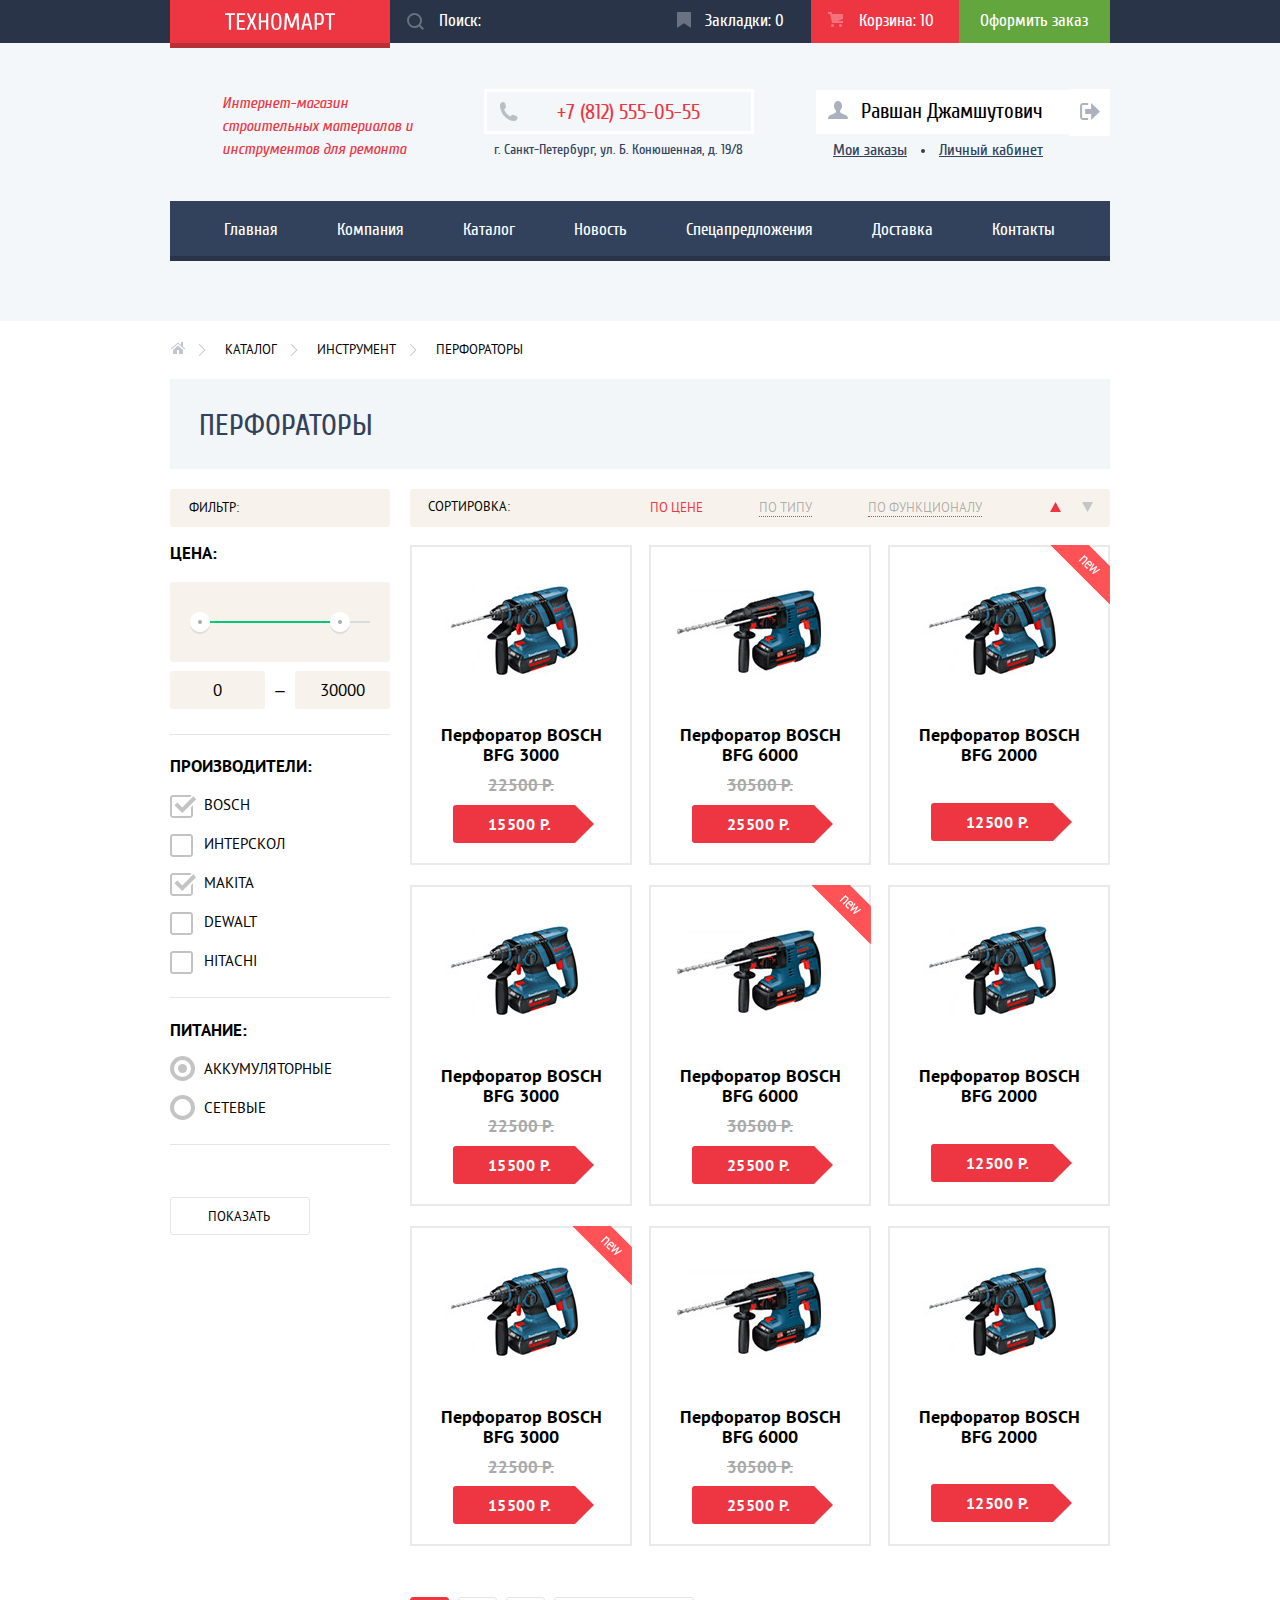
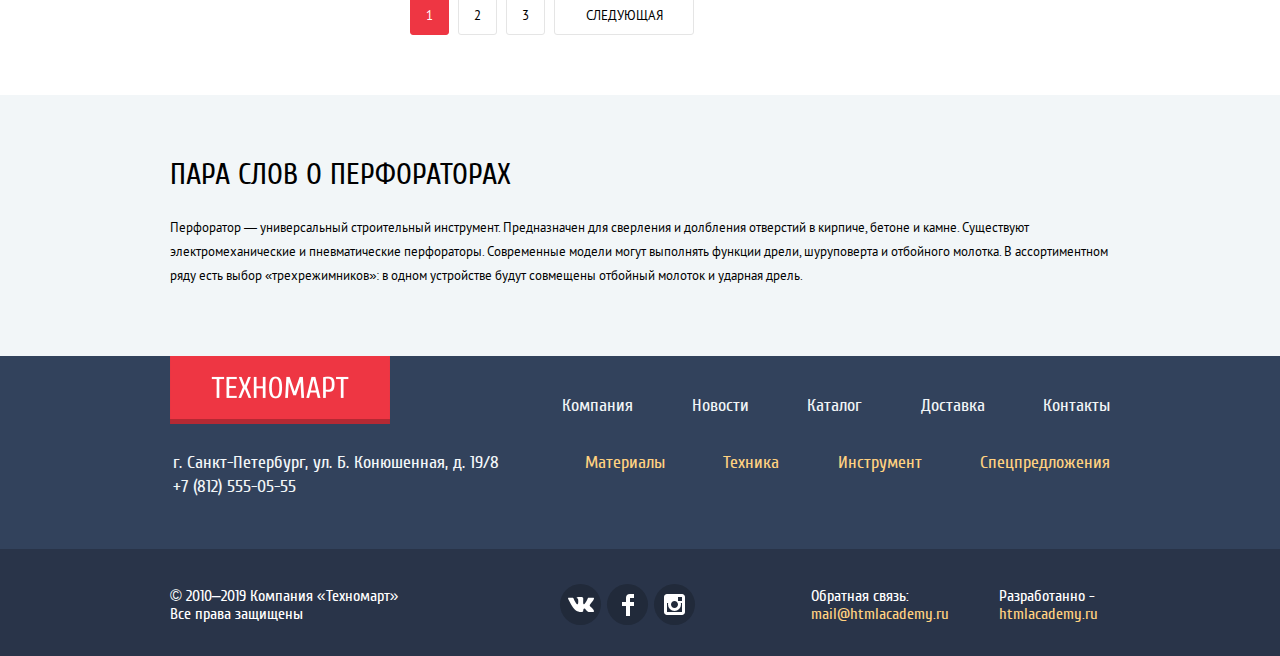
==== catalog.html @ cc700843 "бьютифаер html" ====
<!DOCTYPE html>
<html lang="en">
<head>
    <meta charset="UTF-8">
    <title>Каталог Техномарта</title>
    <link rel="stylesheet" href="css/normalize.css">
    <link rel="stylesheet" href="css/style.css">
</head>
<body>
<svg style="display:none">
    <symbol id="icon-search" viewBox="0 0 17 17">
        <path d="M17 15.586l-3.542-3.542A7.465 7.465 0 0 0 15 7.5 7.5 7.5 0 1 0 7.5 15c1.71 0 3.282-.579 4.544-1.542L15.586 17 17 15.586zM2 7.5C2 4.467 4.467 2 7.5 2 10.532 2 13 4.467 13 7.5c0 3.032-2.468 5.5-5.5 5.5A5.506 5.506 0 0 1 2 7.5z"/>
    </symbol>
    <symbol id="icon-mark" viewBox="0 0 14 16">
        <path d="M14 15c0 .55-.368.741-.818.426l-5.363-3.765c-.45-.315-1.187-.315-1.637 0L.818 15.426C.368 15.741 0 15.55 0 15V1c0-.55.45-1 1-1h12c.55 0 1 .45 1 1v14z"/>
    </symbol>
    <symbol id="icon-basket" viewBox="0 0 15 15">
        <circle cx="4.5" cy="13.5" r="1.5"/>
        <circle cx="12.5" cy="13.5" r="1.5"/>
        <path d="M15 2H4.07l-.422-2H0v2h2.031l1.985 9H15V9H9.441L15 6.951z"/>
    </symbol>
    <symbol id="icon-phone" viewBox="0 0 19 19">
        <path d="M15.572 18.985h-.941c-4.129-.488-7.157-2.408-9.359-4.864C3.062 11.66 1.318 8.492.978 4.228V3.084c.078-.774.459-1.304.898-1.757C2.425.766 3.25.044 4.002.019c.554-.018 1.5.38 1.879.899.329.446.504 1.339.656 2.003.154.671.505 1.643.408 2.289-.148 1.007-1.487 1.434-1.879 2.166 1.307 3.135 3.443 5.439 6.293 7.031.715-.392 1.346-1.572 2.332-1.595.359-.009.818.178 1.184.286.402.121.75.275 1.104.408.596.224 1.648.521 2.004 1.021.365.513.57 1.356.49 1.879-.164 1.041-1.879 2.197-2.901 2.579z"/>
    </symbol>
    <symbol id="icon-enter" viewBox="0 0 20 17">
        <path d="M14.875 8.5L6 0v6H0v5h6v6z"/>
        <path d="M16.986 15.01h-5.027V17h5.027c2.178 0 3.004-1.81 3.029-3.026V3.028C19.99 1.811 19.164 0 16.986 0h-5.027v1.99h5.027c.839 0 .992.681 1.01 1.057v10.904c-.017.376-.171 1.059-1.01 1.059z"/>
    </symbol>
    <symbol id="icon-user" viewBox="0 0 20 18">
        <path d="M17.881 14.166c-2.144-.735-4.256-1.666-5.207-2.39-.657-.501-.77-1.618-.517-2.415 1.118-.903 1.864-2.477 1.864-4.278C14.021 2.276 12.221 0 10 0S5.979 2.276 5.979 5.083c0 1.801.746 3.374 1.863 4.277.253.798.141 1.915-.517 2.416-.95.724-3.063 1.654-5.207 2.39S0 18 0 18h20s.025-3.099-2.119-3.834z"/>
    </symbol>
    <symbol id="vk" viewBox="0 0 26 15">
        <path d="M16.138 11.51c.956-.309 2.18 2.04 3.483 2.939.978.681 1.727.534 1.727.534l3.473-.05s1.815-.112.957-1.554c-.071-.12-.503-1.069-2.585-3.022-2.177-2.043-1.882-1.712.739-5.244 1.597-2.153 2.236-3.468 2.036-4.028-.192-.539-1.365-.399-1.365-.399L20.69.713c-.381.001-.704.119-.851.515-.003.004-.621 1.666-1.445 3.079-1.741 2.989-2.436 3.148-2.724 2.961-.661-.433-.494-1.737-.494-2.664 0-2.897.432-4.105-.846-4.417-.427-.104-.739-.172-1.828-.182-1.392-.021-2.574 0-3.244.329-.445.223-.786.712-.579.74.26.035.843.16 1.155.586.401.552.389 1.789.389 1.789s.229 3.411-.54 3.834c-.528.29-1.25-.302-2.803-3.016-.793-1.388-1.392-2.922-1.392-2.922s-.116-.285-.326-.441c-.25-.185-.6-.244-.6-.244L.848.684S.29.7.085.946c-.182.218-.015.668-.015.668s2.909 6.881 6.203 10.347c3.02 3.182 6.452 2.971 6.452 2.971h1.555s.469-.054.709-.312c.224-.24.214-.691.214-.691s-.031-2.109.935-2.419z"/>
    </symbol>
    <symbol id="fb" viewBox="0 0 12 22">
        <path d="M12 4V0H8a4 4 0 0 0-4 4v4H0v4h4v10h4V12h4V8H8V4h4z"/>
    </symbol>
    <symbol id="instagram" viewBox="0 0 21 21">
        <path d="M18 0H3C1.35 0 0 1.35 0 3v15c0 1.65 1.35 3 3 3h15c1.65 0 3-1.35 3-3V3c0-1.65-1.35-3-3-3zm-7.5 7c1.93 0 3.5 1.57 3.5 3.5S12.43 14 10.5 14 7 12.43 7 10.5 8.57 7 10.5 7zM18 18H3V9h1.181A6.504 6.504 0 0 0 4 10.5a6.5 6.5 0 1 0 13 0 6.45 6.45 0 0 0-.181-1.5H18v9zm0-11h-4V3h4v4z"/>
    </symbol>
    <symbol id="home" viewBox="0 0 15 12">
        <g>
            <path d="M3 8v4h4V8h2v4h4V8L8 3.516z"/>
            <path d="M14.831 6.365L13 4.751V0h-2v2.987L8.332.635c-.02-.017-.043-.023-.064-.037a.465.465 0 0 0-.08-.047.551.551 0 0 0-.095-.024C8.062.521 8.032.515 8 .515c-.031 0-.061.006-.092.012a.46.46 0 0 0-.095.025c-.028.011-.053.029-.08.046-.021.014-.045.02-.064.037l-6.498 5.73a.501.501 0 0 0 .33.875.497.497 0 0 0 .331-.125L8 1.677l6.169 5.438a.501.501 0 0 0 .662-.75z"/>
        </g>
    </symbol>
    <symbol id="sort-arrow" viewBox="0 0 11 10">
        <path d="M5.5 10L0 0h11"/>
    </symbol>
    <symbol id="filter-range" viewBox="0 0 20 23">
        <path opacity=".3" fill="#ABABAB" d="M10 20C4.477 20 0 15.522 0 10v2c0 5.522 4.477 10 10 10 5.522 0 10-4.478 10-10v-2c0 5.522-4.478 10-10 10z"/>
        <circle fill="#FFF" cx="10" cy="10" r="10"/>
        <circle fill="#ABABAB" cx="10" cy="10" r="2"/>
    </symbol>
</svg>
<header class="header inner">
    <div class="top-header">
        <div class="container top-header-wrapper">
            <a href="index.html" class="logo header-logo"><img src="img/logo-text.svg" alt="Техномарт" class="logo-img" width="137" height="22"></a>
            <form action="https://echo.htmlacademy.ru" class="search-form" method="get">
                <label  for="search" class="visually-hidden">Поиск:</label>
                <input type="search" name="search" class="search" id="search" placeholder="Поиск:">
                <svg class="icon-search" width="17" height="17">
                    <use xlink:href="#icon-search"></use>
                </svg>
            </form>
            <a href="#" class="markers markers-null">Закладки: <span class="marker-count">0</span></a>
            <a href="#" class="basket basket-full">Корзина: <span class="basket-count">10</span></a>
            <a href="#" class="checkout">Оформить заказ</a>
        </div>
    </div>
    <div class="bottom-header">
        <div class="container">
            <div class="bottom-header-wrapper">
                <h1 class="main-title">Интернет-магазин строительных материалов и инструментов для ремонта</h1>
                <div class="header-contacts">
                    <a href="tel:+78125550555" class="phone header-phone">+7 (812) 555-05-55</a>
                    <p class="address header-address">г. Санкт-Петербург, ул. Б. Конюшенная, д. 19/8</p>
                </div>
                <div class="user-cabinet">
                    <div class="user-cabinet-wrapper">
                        <a href="#" class="user-name">Равшан Джамшутович</a>
                        <a href="#" class="user-out">
                            <span class="visually-hidden">Выйти из личного кабинета</span>
                        </a>
                    </div>
                    <ul class="user-menu-authorize">
                        <li class="user-menu-item">
                            <a href="#" class="user-menu-link user-menu-link-enter">Мои заказы</a>
                        </li>
                        <li class="user-menu-item">
                            <a href="#" class="user-menu-link user-menu-link-enter">Личный кабинет</a>
                        </li>
                    </ul>
                </div>
            </div>
            <nav class="main-navigation">
                <ul class="navigation-list">
                    <li class="navigation item">
                        <a href="index.html" class="navigation-link">Главная</a>
                    </li>
                    <li class="navigation-item">
                        <a href="#" class="navigation-link">Компания</a>
                    </li>
                    <li class="navigation-item">
                        <a class="navigation-link">Каталог</a>
                    </li>
                    <li class="navigation-item">
                        <a href="#" class="navigation-link">Новость</a>
                    </li>
                    <li class="navigation-item">
                        <a href="#" class="navigation-link">Спецапредложения</a>
                    </li>
                    <li class="navigation-item">
                        <a href="#" class="navigation-link">Доставка</a>
                    </li>
                    <li class="navigation-item">
                        <a href="#" class="navigation-link">Контакты</a>
                    </li>
                </ul>
            </nav>
        </div>
    </div>
</header>
<main>
    <div class="container">
        <h1 class="visually-hidden">Каталог товаров магазина Техномарт</h1>
        <ul class="breadcrumbs">
            <li class="bredcrumbs-item">
                <a href="index.html" class="breadcrumbs-link main">
                    <svg class="breadcrumb-home" width="15" height="12">
                        <use xlink:href="#home"></use>
                    </svg>
                    <span class="visually-hidden">На главную</span>
                </a>
            </li>
            <li class="bredcrumbs-item">
                <a href="#" class="breadcrumbs-link">Каталог</a>
            </li>
            <li class="bredcrumbs-item">
                <a href="#" class="breadcrumbs-link">Инструмент</a>
            </li>
            <li class="bredcrumbs-item">
                <a class="breadcrumbs-link">Перфораторы</a>
            </li>
        </ul>
        <h2 class="inner-title">Перфораторы</h2>
        <div class="content-wrapper">
            <section class="filter">
                <h2 class="filter-title">Фильтр:</h2>
                <form method="get" action="https://echo.htmlacademy.ru" class="filter-form">
                    <fieldset class="filter-range">
                        <legend>Цена:</legend>
                        <div class="range">
                            <div class="range-line">
                                <div class="range-value"></div>
                                <button type="button" class="range-button range-button-left"></button>
                                <button type="button" class="range-button range-button-right"></button>
                            </div>
                        </div>
                        <p class="range-price">
                            <span class="price price-min">0</span> ‒
                            <span class="price price-max">30000</span>
                        </p>
                    </fieldset>
                    <fieldset class="filter-choice checkbox-wrapper">
                        <legend>Производители:</legend>
                        <ul>
                            <li>
                                <input type="checkbox" class="visually-hidden filter-input filter-checkbox filter-checkbox" id="filter-bosch" name="bosch" checked>
                                <label for="filter-bosch" class="filter-label">Bosch</label>
                            </li>
                            <li>
                                <input type="checkbox" class="visually-hidden filter-input filter-checkbox filter-checkbox" id="filter-interskol" name="interskol">
                                <label for="filter-interskol" class="filter-label">Интерскол</label>
                            </li>
                            <li>
                                <input type="checkbox" class="visually-hidden filter-input filter-checkbox filter-checkbox" id="filter-makita" name="makita" checked>
                                <label for="filter-makita" class="filter-label">Makita</label>
                            </li>
                            <li>
                                <input type="checkbox" class="visually-hidden filter-input filter-checkbox filter-checkbox" id="filter-dewalt" name="dewalt">
                                <label for="filter-dewalt" class="filter-label">Dewalt</label>
                            </li>
                            <li>
                                <input type="checkbox" class="visually-hidden filter-input filter-checkbox filter-checkbox" id="filter-hitachi" name="hitachi">
                                <label for="filter-hitachi" class="filter-label">Hitachi</label>
                            </li>
                        </ul>
                    </fieldset>
                    <fieldset class="filter-choice radio-wrapper">
                        <legend>Питание:</legend>
                        <ul>
                            <li>
                                <input type="radio" class="visually-hidden filter-input filter-radio filter-radio" id="battery" name="power-supply"  value="Аккумуляторные" checked>
                                <label for="battery" class="filter-label">Аккумуляторные</label>
                            </li>
                            <li>
                                <input type="radio" class="visually-hidden filter-input filter-radio filter-radio" id="electricity" name="power-supply" value="Сетевые">
                                <label for="electricity" class="filter-label">Сетевые</label>
                            </li>
                        </ul>
                    </fieldset>
                    <button class="btn btn-white">Показать</button>
                </form>
            </section>
            <div class="right-column-wrapper">
                <section class="filter-sort">
                    <h2 class="filter-sort-title">Cортировка:</h2>
                    <ul class="sort-control">
                        <li>
                            <a href="#" class="sort-link sort-link-activate">По цене</a>
                        </li>
                        <li>
                            <a href="#" class="sort-link">По типу</a>
                        </li>
                        <li>
                            <a href="#" class="sort-link">По функционалу</a>
                        </li>
                        <li>
                            <a href="#" class="sort-button sort-button-up active">
                                <svg class="sort-arrow sort-arrow-up" width="11" height="10">
                                    <use xlink:href="#sort-arrow"></use>
                                </svg>
                                <span class="visually-hidden">По возрастанию</span>
                            </a>
                        </li>
                        <li>
                            <a href="#" class="sort-button sort-button-down">
                                <svg class="sort-arrow sort-arrow-down" width="11" height="10">
                                    <use xlink:href="#sort-arrow"></use>
                                </svg>
                                <span class="visually-hidden">По убыванию</span>
                            </a>
                        </li>
                    </ul>
                </section>
                <section class="catalog">
                    <h2 class="visually-hidden">Перфораторы на ваш выбор:</h2>
                    <ul class="catalog-list">
                        <li>
                            <article class="catalog-item">
                                <div class="catalog-img-wrapper">
                                    <img src="img/item-2.jpg" alt="Перфоратор BOSCH BFG 3000" class="catalog-item-img" width="218" height="170">
                                    <div class="catalog-link-buttons">
                                        <a href="#" class="catalog-link-btn catalog-link-buy">Купить</a>
                                        <a href="#" class="catalog-link-btn catalog-link-mark">В закладки</a>
                                    </div>
                                </div>
                                <h3 class="catalog-item-name">Перфоратор BOSCH BFG 3000</h3>
                                <span class="old-price">22500 Р.</span>
                                <a href="#" class="btn btn-price">15500 Р.</a>
                            </article>
                        </li>
                        <li>
                            <article class="catalog-item">
                                <div class="catalog-img-wrapper">
                                    <img src="img/item-3.jpg" alt="Перфоратор BOSCH BFG 6000" class="catalog-item-img" width="218" height="170">
                                    <div class="catalog-link-buttons">
                                        <a href="#" class="catalog-link-btn catalog-link-buy">Купить</a>
                                        <a href="#" class="catalog-link-btn catalog-link-mark">В закладки</a>
                                    </div>
                                </div>
                                <h3 class="catalog-item-name">Перфоратор BOSCH BFG 6000</h3>
                                <span class="old-price">30500 Р.</span>
                                <a href="#" class="btn btn-price">25500 Р.</a>
                            </article>
                        </li>
                        <li>
                            <article class="catalog-item new">
                                <div class="catalog-img-wrapper">
                                    <img src="img/item-4.jpg" alt="Перфоратор BOSCH BFG 2000" class="catalog-item-img" width="218" height="170">
                                    <div class="catalog-link-buttons">
                                        <a href="#" class="catalog-link-btn catalog-link-buy">Купить</a>
                                        <a href="#" class="catalog-link-btn catalog-link-mark">В закладки</a>
                                    </div>
                                </div>
                                <h3 class="catalog-item-name">Перфоратор BOSCH BFG 2000</h3>
                                <span class="old-price"></span>
                                <a href="#" class="btn btn-price">12500 Р.</a>
                            </article>
                        </li>
                        <li>
                            <article class="catalog-item">
                                <div class="catalog-img-wrapper">
                                    <img src="img/item-2.jpg" alt="Перфоратор BOSCH BFG 3000" class="catalog-item-img" width="218" height="170">
                                    <div class="catalog-link-buttons">
                                        <a href="#" class="catalog-link-btn catalog-link-buy">Купить</a>
                                        <a href="#" class="catalog-link-btn catalog-link-mark">В закладки</a>
                                    </div>
                                </div>
                                <h3 class="catalog-item-name">Перфоратор BOSCH BFG 3000</h3>
                                <span class="old-price">22500 Р.</span>
                                <a href="#" class="btn btn-price">15500 Р.</a>
                            </article>
                        </li>
                        <li>
                            <article class="catalog-item new">
                                <div class="catalog-img-wrapper">
                                    <img src="img/item-3.jpg" alt="Перфоратор BOSCH BFG 6000" class="catalog-item-img" width="218" height="170">
                                    <div class="catalog-link-buttons">
                                        <a href="#" class="catalog-link-btn catalog-link-buy">Купить</a>
                                        <a href="#" class="catalog-link-btn catalog-link-mark">В закладки</a>
                                    </div>
                                </div>
                                <h3 class="catalog-item-name">Перфоратор BOSCH BFG 6000</h3>
                                <span class="old-price">30500 Р.</span>
                                <a href="#" class="btn btn-price">25500 Р.</a>
                            </article>
                        </li>
                        <li>
                            <article class="catalog-item">
                                <div class="catalog-img-wrapper">
                                    <img src="img/item-4.jpg" alt="Перфоратор BOSCH BFG 2000" class="catalog-item-img" width="218" height="170">
                                    <div class="catalog-link-buttons">
                                        <a href="#" class="catalog-link-btn catalog-link-buy">Купить</a>
                                        <a href="#" class="catalog-link-btn catalog-link-mark">В закладки</a>
                                    </div>
                                </div>
                                <h3 class="catalog-item-name">Перфоратор BOSCH BFG 2000</h3>
                                <span class="old-price"></span>
                                <a href="#" class="btn btn-price">12500 Р.</a>
                            </article>
                        </li>
                        <li>
                            <article class="catalog-item new">
                                <div class="catalog-img-wrapper">
                                    <img src="img/item-2.jpg" alt="Перфоратор BOSCH BFG 3000" class="catalog-item-img" width="218" height="170">
                                    <div class="catalog-link-buttons">
                                        <a href="#" class="catalog-link-btn catalog-link-buy">Купить</a>
                                        <a href="#" class="catalog-link-btn catalog-link-mark">В закладки</a>
                                    </div>
                                </div>
                                <h3 class="catalog-item-name">Перфоратор BOSCH BFG 3000</h3>
                                <span class="old-price">22500 Р.</span>
                                <a href="#" class="btn btn-price">15500 Р.</a>
                            </article>
                        </li>
                        <li>
                            <article class="catalog-item">
                                <div class="catalog-img-wrapper">
                                    <img src="img/item-3.jpg" alt="Перфоратор BOSCH BFG 6000" class="catalog-item-img" width="218" height="170">
                                    <div class="catalog-link-buttons">
                                        <a href="#" class="catalog-link-btn catalog-link-buy">Купить</a>
                                        <a href="#" class="catalog-link-btn catalog-link-mark">В закладки</a>
                                    </div>
                                </div>
                                <h3 class="catalog-item-name">Перфоратор BOSCH BFG 6000</h3>
                                <span class="old-price">30500 Р.</span>
                                <a href="#" class="btn btn-price">25500 Р.</a>
                            </article>
                        </li>
                        <li>
                            <article class="catalog-item">
                                <div class="catalog-img-wrapper">
                                    <img src="img/item-4.jpg" alt="Перфоратор BOSCH BFG 2000" class="catalog-item-img" width="218" height="170">
                                    <div class="catalog-link-buttons">
                                        <a href="#" class="catalog-link-btn catalog-link-buy">Купить</a>
                                        <a href="#" class="catalog-link-btn catalog-link-mark">В закладки</a>
                                    </div>
                                </div>
                                <h3 class="catalog-item-name">Перфоратор BOSCH BFG 2000</h3>
                                <span class="old-price"></span>
                                <a href="#" class="btn btn-price">12500 Р.</a>
                            </article>
                        </li>
                    </ul>
                </section>
                <ul class="pagination">
                    <li class="pagination-item">
                        <a href="#" class="pagination-link current">1</a>
                    </li>
                    <li class="pagination-item">
                        <a href="#" class="pagination-link">2</a>
                    </li>
                    <li class="pagination-item">
                        <a href="#" class="pagination-link">3</a>
                    </li>
                    <li class="pagination-item">
                        <a href="#" class="pagination-button next">Следующая</a>
                    </li>
                </ul>
            </div>
        </div>
    </div>
    <section class="seo-block">
        <div class="container">
            <h2 class="title">Пара слов о перфораторах</h2>
            <p class="description">Перфоратор — универсальный строительный инструмент. Предназначен для сверления и долбления отверстий в кирпиче, бетоне и камне.
                Существуют электромеханические и пневматические перфораторы. Современные модели могут выполнять функции дрели, шуруповерта и отбойного молотка. В ассортиментном ряду есть выбор «трехрежимников»: в одном устройстве будут совмещены отбойный молоток и ударная дрель.
            </p>
        </div>
    </section>
</main>
<footer class="footer">
    <div class="top-footer">
        <div class="container top-footer-wrapper">
            <div class="footer-stroke">
                <a class="logo footer-logo" href="#"><img alt="Техномарт" class="logo-img" height="68" src="img/logo-footer.png" width="220"></a>
                <ul class="footer-navigation">
                    <li>
                        <a class="footer-navigation-link" href="#">Компания</a>
                    </li>
                    <li>
                        <a class="footer-navigation-link" href="#">Новости</a>
                    </li>
                    <li>
                        <a class="footer-navigation-link" href="#">Каталог</a>
                    </li>
                    <li>
                        <a class="footer-navigation-link" href="#">Доставка</a>
                    </li>
                    <li>
                        <a class="footer-navigation-link" href="#">Контакты</a>
                    </li>
                </ul>
            </div>
            <div class="footer-stroke">
                <p class="footer-address">
                    г. Санкт-Петербург, ул. Б. Конюшенная, д. 19/8
                    <a class="footer-phone" href="tel:+78125550555">+7 (812) 555-05-55</a>
                </p>
                <ul class="footer-catalog">
                    <li>
                        <a class="footer-catalog-link" href="#">Материалы</a>
                    </li>
                    <li>
                        <a class="footer-catalog-link" href="#">Техника</a>
                    </li>
                    <li>
                        <a class="footer-catalog-link" href="#">Инструмент</a>
                    </li>
                    <li>
                        <a class="footer-catalog-link" href="#">Спецпредложения</a>
                    </li>
                </ul>
            </div>
        </div>
    </div>
    <div class="bottom-footer">
        <div class="container bottom-footer-wrapper">
            <p class="copyright">© 2010–2019 Компания «Техномарт»<br>
                Все права защищены
            </p>
            <ul class="social-list">
                <li class="social-item">
                    <a class="social-btn vk" href="#">
                        <svg class="social-icon" width="26" height="15">
                            <use xlink:href="#vk"></use>
                        </svg>
                        <span class="visually-hidden">Мы в Вконтакте</span>
                    </a>
                </li>
                <li class="social-item">
                    <a class="social-btn facebook" href="#">
                        <svg class="social-icon" width="12" height="22">
                            <use xlink:href="#fb"></use>
                        </svg>
                        <span class="visually-hidden">Мы в Фейсбуке</span>
                    </a>
                </li>
                <li class="social-item">
                    <a class="social-btn inst" href="#">
                        <svg class="social-icon" width="21" height="21">
                            <use xlink:href="#instagram"></use>
                        </svg>
                        <span class="visually-hidden">Мы в Инстаграме</span>
                    </a>
                </li>
            </ul>
            <p class="feedback-text">Обратная связь:
                <a class="feedback-link" href="mailto:mail@htmlacademy.ru">mail@htmlacademy.ru</a>
            </p>
            <p class="feedback-text">Разработанно -
                <a class="feedback-link" href="https://htmlacademy.ru/intensive/htmlcss">htmlacademy.ru</a>
            </p>
        </div>
    </div>
</footer>
<section class="popup basket-popup">
    <button class="btn-close" type="button"><span class="visually-hidden">Закрыть окно</span></button>
    <div class="popup-content">
        <div class="popup-content-wrapper">
            <h2 class="title popup-title">Товар добавлен в корзину!</h2>
        </div>
        <div class="popup-footer">
            <a href="#" class="btn">Оформить заказ</a>
            <a href="#" class="btn btn-white">Продолжить покупки</a>
        </div>
    </div>
</section>
</body>
</html>
---- css/style.css ----
@font-face {
    font-family: "Cuprum";
    src: url("../fonts/cuprum/cuprum.woff"), url("../fonts/cuprum/cuprum.woff2");
    font-weight: normal;
    font-style: normal;
}

@font-face {
    font-family: "CuprumBold";
    src: url("../fonts/cuprum/cuprumbold.woff"), url("../fonts/cuprum/cuprumbold.woff2");
    font-weight: bold;
    font-style: normal;
}

@font-face {
    font-family: "CuprumItalic";
    src: url("../fonts/cuprum/cuprumitalic.woff"), url("../fonts/cuprum/cuprumitalic.woff2");
    font-weight: normal;
    font-style: italic;
}

@font-face {
    font-family: "PTSans";
    src: url("../fonts/ptsans/ptsans.woff"), url("../fonts/ptsans/ptsans.woff2");
    font-weight: normal;
    font-style: normal;
}

@font-face {
    font-family: "PTSansBold";
    src: url("../fonts/ptsans/ptsansbold.woff"), url("../fonts/ptsans/ptsansbold.woff2");
    font-weight: bold;
    font-style: normal;
}

body {
    margin: 0;
    padding: 0;

    font-family: "Cuprum", Arial, sans-serif;
    font-size: 14px;
    line-height: 1.2;
    font-weight: 400;
    color: #000000;
    background-color: #ffffff;
}

a {
    text-decoration: none;
}

img {
    max-width: 100%;
    height: auto;
}

.visually-hidden:not(:focus):not(:active),
input[type="checkbox"].visually-hidden,
input[type="radio"].visually-hidden {
    position: absolute;

    width: 1px;
    height: 1px;
    margin: -1px;
    border: 0;
    padding: 0;

    white-space: nowrap;

    clip-path: inset(100%);
    clip: rect(0 0 0 0);
    overflow: hidden;
}

.container {
    width: 960px;
    margin: 0 auto;
    padding: 0 10px;
    box-sizing: border-box;
}

.btn {
    display: inline-block;
    padding-top: 11px;
    padding-right: 45px;
    padding-bottom: 9px;
    padding-left: 45px;
    color: #ffffff;
    font-size: 14px;
    line-height: 18px;
    text-align: center;
    text-transform: uppercase;
    border: none;
    border-radius: 3px;
    background-color: #ee3643;
    box-sizing: border-box;
}

.btn:hover:not(.btn-price):not(.banner-btn):not(.btn-white),
.btn:focus:not(.btn-price):not(.banner-btn):not(.btn-white) {
    background-color: #ca2c37;
}

.btn:active:not(.btn-price):not(.banner-btn):not(.btn-white) {
    background-color: #ba2732;
}

.header {
    margin-bottom: 59px;
    background-color: #f4f7f9;
}

.header.inner {
    margin-bottom: 20px;
}

.top-header {
    margin-bottom: 46px;
    font-size: 17px;
    line-height: 18px;
    font-weight: 400;
    color: #ffffff;

    background-color: #293449;
}

.top-header-wrapper {
    display: flex;
}

.top-header a {
    position: relative;
    display: block;
    color: #ffffff;
    width: 150px;
    padding-top: 12px;
    padding-right: 23px;
    padding-bottom: 10px;
    padding-left: 41px;
    background-color: #293449;
    box-sizing: border-box;
}

.top-header a:hover:not(.basket-full):not(.checkout):not(.logo),
.top-header a:focus:not(.basket-full):not(.checkout):not(.logo){
    background-color: #212a3a;
}

.top-header a:active:not(.basket-full):not(.checkout):not(.logo) {
    color: rgba(255, 255, 255, 0.6);
    background-color: #161d29;
}

.top-header .basket-full {
    background-color: #ee3643;
}

/*пока решила оставить лого в таком виде, чтобы было проще прописать его поведение при состояниях*/

.top-header .logo {
    display: inline-block;
    width: 223px;
    padding-top: 13px;
    padding-right: 55px;
    padding-left: 55px;
    padding-bottom: 8px;
    background-color: #ee3643;
    box-shadow: 0 5px 0 0 #b72f38;
}

.top-header .logo:hover,
.top-header .logo:focus {
    background-color: #ca2c37;
}

.top-header .logo:active {
    background-color: #ba2732;
}

.search-form {
    position: relative;
    width: 282px;
}

.icon-search {
    position: absolute;
    top: 13px;
    left: 17px;
    fill: rgba(255, 255, 255, 0.3);
}

.search-form .search {
    width: 100%;
    padding-top: 11px;
    padding-left: 49px;
    padding-bottom: 12px;
    padding-right: 17px;
    color: #000000;
    border: none;
    background-color: #293449;
}

.search-form .search:hover {
    background-color: #212a3a;
}

.search:hover + .icon-search {
    fill: #ffffff;
}

.search-form .search::-webkit-input-placeholder {
    color: #ffffff;
}

.search-form .search::-moz-placeholder {
    color: #ffffff;
}

.search-form .search:-ms-input-placeholder {
    color: #ffffff;
}

.search-form .search:focus {
    background-color: #ffffff;
}

.search:focus + .icon-search {
    fill: #ee3643;
}

.top-header .basket {
    padding-left: 48px;
}

.top-header .markers::before,
.top-header .basket::before {
    position: absolute;
    top: 12px;
    left: 13px;
    opacity: 0.3;
}

.top-header .markers::before {
    content: url("../img/icon-bookmark.svg");
}

.top-header .basket::before {
    content: url("../img/cart-icon.svg");
    left: 17px;
}

.markers:hover::before,
.markers:focus::before,
.basket:hover::before,
.basket:focus::before {
    opacity: 1;
}

.markers:active::before,
.basket:active::before {
    opacity: 0.5;
}

.top-header .checkout {
    padding-top: 12px;
    padding-right: 21px;
    padding-bottom: 12px;
    padding-left: 19px;
    width: 154px;
    color: #ffffff;
    text-align: center;
    background-color: #63a63e;
}

.top-header .checkout:hover,
.top-header .checkout:focus {
    color: #ffffff;
    background-color: #5fbb2d;
}

.top-header .checkout:active {
    color: rgba(255, 255, 255, 0.5);
    background-color: #518534;
}

.bottom-header {
    padding-bottom: 60px;
}

.bottom-header-wrapper {
    display: flex;
    justify-content: space-between;
    align-items: flex-start;
    margin-bottom: 39px;
}

.main-title {
    margin: 0;
    margin-top: 3px;
    margin-left: 52px;
    margin-right: 7px;
    width: 192px;
    font-family: "CuprumItalic", Arial, sans-serif;
    font-size: 16px;
    line-height: 23px;
    font-weight: 400;
    font-style: italic;
    color: #ee3643;
}

.header-contacts {
    width: 270px;
}

.header-contacts .header-phone {
    position: relative;
    display: block;
    padding-top: 10px;
    padding-right: 49px;
    padding-bottom: 8px;
    padding-left: 70px;
    margin-bottom: 4px;
    color: #ee3643;
    font-size: 21px;
    line-height: 21px;
    border: 3px solid #ffffff;
}

.header-phone::before {
    content: url("../img/icon-phone.svg");
    position: absolute;
    top: 10px;
    left: 12px;
}

.header-contacts .header-address {
    margin: 0;
    color: #32425c;
    font-size: 14px;
    line-height: 24px;
    text-align: center;
}

.user-menu {
    display: flex;
    align-items: center;
    justify-content: space-between;
    margin: 0;
    padding: 0;
    list-style: none;
    color: #000000;
    font-size: 21px;
    line-height: 21px;
    font-weight: 400;
}

.user-menu .user-menu-link {
    position: relative;
    display: block;
    padding-top: 12px;
    padding-right: 24px;
    padding-bottom: 12px;
    padding-left: 23px;
    margin-right: 10px;
    color: #000000;
    background-color: #ffffff;
}

.user-menu-item:last-child .user-menu-link {
    margin-right: 0;
}

.user-menu .user-menu-link.icon {
    padding-left: 47px;
    padding-right: 27px;
}

.user-menu-link.icon::before {
    content: url("../img/icon-login.svg");
    position: absolute;
    top: 14px;
    left: 14px;
    opacity: 0.4;
}

.user-menu .user-menu-link:hover,
.user-menu .user-menu-link:focus {
    color: #ee3643;
}

.user-menu-link.icon:hover::before,
.user-menu-link.icon:focus::before {
    opacity: 1;
}

.user-menu .user-menu-link:active {
    color: rgba(0, 0, 0, 0.3);
}

.user-menu-link.icon:active::before {
    opacity: 0.4;
}

.user-cabinet-wrapper {
    display: flex;
    justify-content: space-between;
    align-items: center;
    margin-bottom: 5px;
}

.user-cabinet .user-name,
.user-cabinet .user-out {
    display: block;
    position: relative;
    padding-top: 14px;
    padding-bottom: 12px;
    font-size: 21px;
    line-height: 21px;
    font-weight: 400;
    color: #000000;
    background-color: #ffffff;
}

.user-cabinet .user-name {
    padding-top: 11px;
    padding-right: 26px;
    padding-left: 45px;
}

.user-cabinet .user-out {
    padding-right: 10px;
    padding-left: 10px;
}

.user-name::before {
    content: url("../img/icon-user.svg");
    position: absolute;
    top: 11px;
    left: 12px;
    opacity: 0.4;
}

.user-out::before {
    content: url("../img/icon-logout.svg");
    position: relative;
    top: 0;
    left: 0;
    opacity: 0.4;
}

.user-name:hover::before,
.user-out:hover::before {
    opacity: 1;
}

.user-cabinet .user-name:active {
    color: rgba(0, 0, 0, 0.3);
}

.user-name:active::before,
.user-out:active::before {
    opacity: 0.4;
}

.user-menu-authorize {
    display: flex;
    align-items: center;
    margin: 0;
    padding: 0;
    list-style: none;
}

.user-menu-link-enter {
    position: relative;
    margin-left: 17px;
    margin-right: 15px;
    font-size: 16px;
    line-height: 18px;
    font-weight: 400;
    color: #32425c;
    text-decoration: underline;
}

.user-menu-link-enter::before {
    content: "";
    position: absolute;
    top: 8px;
    right: -18px;
    height: 4px;
    width: 4px;
    background-color: #32425c;
    border-radius: 50%;
}

.user-menu-item:last-child .user-menu-link-enter::before {
    content: none;
}

.user-menu-link-enter:hover,
.user-menu-link-enter:focus {
    color: #ee3643;
}

.user-menu-link-enter:active {
    color: rgba(50, 66, 92, 0.3);
}

.main-navigation {
    font-size: 17px;
    line-height: 17px;
    font-weight: 400;
    color: #ffffff;
    background-color: #32425c;
    border-bottom: 5px solid #293449;
}

.navigation-list {
    display: flex;
    justify-content: center;
    align-items: center;
    margin: 0;
    padding: 0;
    list-style: none;
}

.navigation-link {
    display: block;
    padding-top: 20px;
    padding-right: 30px;
    padding-bottom: 18px;
    padding-left: 29px;
    color: #ffffff;
    background-color: #32425c;
}

.navigation-link:hover,
.navigation-link:focus {
    background-color: #293449;
}

.navigation-link:active {
    color: rgba(255, 255, 255, 0.5);
    background-color: #1d2739;
}

.breadcrumbs {
    display: flex;
    align-items: center;
    justify-content: space-between;
    margin: 0;
    margin-bottom: 20px;
    padding: 0;
    width: 357px;
    list-style: none;
    font-family: "PTSans", Arial, sans-serif;
    color: #000000;
    font-size: 13px;
    line-height: 18px;
    font-weight: 400;
    text-transform: uppercase;
}

.breadcrumbs-link {
    position: relative;
    display: block;
    padding-left: 0;
    padding-right: 40px;
    color: #000000;
}

.breadcrumbs-link::after {
    content: url("../img/icon-right-small.svg");
    position: absolute;
    top: 2px;
    right: 19px;
}

.bredcrumbs-item:last-child .breadcrumbs-link::after {
    content: none;
}

.breadcrumb-home {
    fill: #c1c6ce;
}

.inner-title {
    margin: 0;
    margin-bottom: 20px;
    padding-top: 32px;
    padding-right: 29px;
    padding-bottom: 28px;
    padding-left: 29px;
    font-size: 30px;
    line-height: 30px;
    font-weight: 400;
    color: #32425c;
    text-transform: uppercase;
    background-color: #f2f6f8;
}

.content-wrapper {
    display: flex;
    justify-content: space-between;
    align-items: flex-start;
}

.filter {
    margin-right: 20px;
    font-family: "PTSans", Arial, sans-serif;
    color: #000000;
    font-size: 15px;
    line-height: 20px;
    font-weight: 400;
    text-transform: uppercase;
}

.filter-title {
    margin: 0;
    margin-bottom: 11px;
    padding-top: 10px;
    padding-right: 20px;
    padding-bottom: 10px;
    padding-left: 19px;
    width: 220px;
    font-size: 13px;
    line-height: 18px;
    background-color: #f7f3ec;
    font-weight: 400;
    border-radius: 3px;
    box-sizing: border-box;
}

.filter-form {
    width: 220px;
}

.filter .filter-range {
    border: none;
    margin: 0;
    margin-bottom: 16px;
    padding: 0;
}

.filter .range {
    padding: 39px 20px;
    margin-bottom: 9px;
}

.filter .range,
.filter .price {
    background-color: #f7f3ec;
    border-radius: 3px;
}

.filter .range-line {
    position: relative;
    height: 2px;
    width: 180px;
    background-color: #d7dcde;
}

.filter .range-value {
    position: absolute;
    top: 0;
    left: 17px;
    height: 2px;
    width: 75%;
    background-color: #00ca74;
}

.filter .range-button {
    position: absolute;
    top: -9px;
    width: 20px;
    height: 22px;
    padding: 0;
    background-color: transparent;
    background-image: url("../img/filter-button.svg");
    background-repeat: no-repeat;
    border: 0;
    cursor: pointer;
}

.filter .range-button-left {
    left: 0
}

.filter .range-button-right {
    right: 20px;
}

.filter .filter-choice {
    border: none;
    margin: 0;
    margin-bottom: 17px;
    padding: 0;
}

.filter .radio-wrapper {
    margin-bottom: 52px;
}

.filter-choice ul {
    margin: 0;
    margin-bottom: 26px;
    padding: 0;
    list-style: none;
}

.filter-choice ul {
    margin: 0;
    margin-bottom: 26px;
    padding: 0;
    list-style: none;
}

.filter-choice li {
    margin-bottom: 19px;
}

.filter fieldset:not(:last-child) {
    border-bottom: 1px solid #e5e5e5;
}

.filter legend {
    margin-bottom: 14px;
    font-family: "PTSansBold", Arial, sans-serif;
    font-size: 17px;
    line-height: 30px;
    font-weight: 600;
}

.filter .range-price {
    display: flex;
    justify-content: space-between;
    align-items: center;
    margin: 0;
    margin-bottom: 25px;
    font-size: 17px;
    line-height: 18px;
}

.filter .price {
    display: block;
    padding: 10px;
    text-align: center;
    width: 95px;
    box-sizing: border-box;
}

.filter-label {
    position: relative;
    display: block;
    padding-left: 34px;
    font-size: 15px;
    line-height: 20px;
    cursor: pointer;
}

.filter-choice .filter-checkbox+.filter-label::before {
    content: "";
    position: absolute;
    top: 0;
    left: 0;
    width: 23px;
    height: 23px;
    background-image: url("../img/checkbox-off.svg");
    background-repeat: no-repeat;
    background-position: 0 0;
    opacity: 0.8;
}

.filter-choice .filter-checkbox:checked+.filter-label::before {
    position: absolute;
    top: 0;
    left: 0;
    width: 30px;
    height: 23px;
    background-image: url("../img/checkbox-on.svg");
    background-repeat: no-repeat;
    background-position: 0 0;
    opacity: 0.8;
}

.filter-choice .filter-checkbox:not(:disabled)+.filter-label:hover::before {
    opacity: 1;
}

.filter-choice .filter-checkbox:disabled+.filter-label {
    opacity: 0.3;
}

.filter-choice .filter-checkbox:disabled+.filter-label::before {
    opacity: 0.3;
}


.filter-choice .filter-radio+.filter-label::before {
    content: "";
    position: absolute;
    top: -3px;
    left: 0;
    width: 17px;
    height: 17px;
    border: 4px solid #b5b5b5;
    border-radius: 50%;
    opacity: 0.8;
}

.filter-choice .filter-radio:checked+.filter-label::after {
    content: "";
    position: absolute;
    top: 5px;
    left: 8px;
    width: 9px;
    height: 9px;
    background-color: #b5b5b5;
    border-radius: 50%;
    opacity: 0.8;
}


.filter-choice .filter-radio:not(:disabled)+.filter-label:hover::after,
.filter-choice .filter-radio:not(:disabled)+.filter-label:hover::before {
    opacity: 1;
}

.filter-choice .filter-radio:disabled+.filter-label::before,
.filter-choice .filter-radio:disabled+.filter-label::after {
    opacity: 0.3;
}

.filter-choice .filter-radio:disabled+.filter-label {
    opacity: 0.3;
}

.filter .btn-white {
    padding-top: 10px;
    padding-left: 37px;
    padding-bottom: 8px;
    width: 140px;
    font-size: 13px;
    border: 1px solid #e5e5e5;
}

.filter-sort {
    display: flex;
    align-items: center;
    justify-content: space-between;
    margin-bottom: 18px;
    padding-top: 8px;
    padding-right: 17px;
    padding-bottom: 10px;
    padding-left: 18px;
    font-family: "PTSans", Arial, sans-serif;
    color: #000000;
    font-size: 15px;
    line-height: 20px;
    font-weight: 400;
    text-transform: uppercase;
    background-color: #f7f3ec;
    border-radius: 3px;
}

.filter-sort-title {
    margin: 0;
    font-size: 13px;
    line-height: 18px;
    font-weight: 400;
}

.filter-sort .sort-control {
    position: relative;
    display: flex;
    justify-content: space-between;
    align-items: center;
    margin: 0;
    padding: 0;
    width: 443px;
    list-style: none;
}

.filter-sort .sort-link {
    font-size: 13px;
    line-height: 18px;
    font-weight: 400;
    color: rgba(0, 0, 0, 0.3);
    border-bottom: 1px dotted #ee3643;
}

.filter-sort .sort-link-activate {
    color: #ee3643;
    border-bottom-color: transparent;
}

.filter-sort .sort-link:not(.sort-link-activate):hover,
.filter-sort .sort-link:not(.sort-link-activate):focus {
    color: #000000;
    border-bottom: 1px solid #ee3643;
}

.sort-button {
    position: absolute;
    top: 50%;
    right: 0;
    display: block;
    transform: translateY(-50%);
}

.sort-button-up {
    right: 32px;
}

.sort-button .sort-arrow {
    fill: #c5c5c5;
}

.sort-button.active .sort-arrow {
    fill: #ee3643;
}

.sort-button:hover .sort-arrow,
.sort-button:focus .sort-arrow {
    fill: #231f20;
}

.sort-button .sort-arrow-up {
    transform: scale(1, -1);
}

.banners {
    margin-bottom: 53px;
}

.banners-list {
    display: flex;
    justify-content: space-between;
    align-items: flex-start;
    margin: 0;
    padding: 0;
    list-style: none;
}

.banners-list:not(.column) {
    margin-bottom: 20px;
}

.banners-list.column {
    display: flex;
    flex-direction: column;
    justify-content: space-between;
    align-items: flex-start;
    align-self: stretch;
}

.banner-stroke {
    display: flex;
    justify-content: space-between;
    align-items: flex-start;
}

.banner {
    position: relative;
    padding-top: 21px;
    padding-left: 24px;
    padding-right: 25px;
    padding-bottom: 21px;
    width: 300px;
    box-sizing: border-box;
    background-repeat: no-repeat;
    background-position: top 50% right 30px;
}

.banner.new::before {
    content: url("../img/new-flag.png");
    position: absolute;
    top: 0;
    right: 0;
}

.banners-list .banner.yellow {
    background-color: #ffbf47;
}

.banners-list .banner.blue {
    background-color: #3bbce3;
}

.banners-list .banner.violet {
    background-color: #dc91d8;
}

.banners-list .banner.green {
    background-color: #8ed78f;
}

.banner.materials {
    background-image: url("../img/icon-1.svg");
    background-position: top 50% right 42px;
}

.banner.tools {
    background-image: url("../img/icon-2.svg");
}

.banner.technic {
    background-image: url("../img/icon-3.svg");
}

.banner.sale {
    background-image: url("../img/icon-4.svg");
    background-position: top 50% right 45px;
}

.banner.delivery {
    background-image: url("../img/icon-5.svg");
}

.banners-list .banner-title {
    margin: 0;
    margin-bottom: 13px;
    color: #ffffff;
    font-size: 24px;
    line-height: 30px;
    font-family: "CuprumBold", Arial, sans-serif;
    font-weight: 600;
}

.banner-btn {
    padding: 10px 22px;
    width: 135px;
    background-color: rgba(0, 0, 0, 0.1);
    box-sizing: border-box;
}

.banner-btn:hover,
.banner-btn:focus {
    background-color: rgba(0, 0, 0, 0.2);
}

.banner-btn:active {
    background-color: rgba(0, 0, 0, 0.3);
}

.banners-slider {
    position: relative;
}

.banners-slider .slide {
    display: none;
    width: 620px;
    min-height: 266px;
    padding-top: 24px;
    padding-left: 24px;
    padding-bottom: 22px;
    padding-right: 20px;
    box-sizing: border-box;
    background-repeat: no-repeat;
    background-size: cover;
}

.banners-slider .slide.active {
    display: block;
}

.slide-title {
    margin: 0;
    margin-bottom: 2px;
    font-family: "CuprumBold", Arial, sans-serif;
    font-size: 36px;
    line-height: 36px;
    font-weight: 600;
    color: #ffffff;
    text-transform: uppercase;
}

.slide-subtitle {
    margin: 0;
    font-family: "Cuprum", Arial, sans-serif;
    font-size: 18px;
    line-height: 24px;
    font-weight: 400;
    color: #ffffff;
}

.slide-1 {
    background-color: #7d6e5e;
    background-image: url("../img/slide-1.jpg");
}

.slide-2 {
    background-color: #563d36;
    background-image: url("../img/slide-2.jpg");
}

.slide-btn {
    position: absolute;
    left: 25px;
    bottom: 22px;
    padding-top: 11px;
    padding-right: 47px;
    padding-bottom: 9px;
    padding-left: 49px
}

.slide-toggle {
    position: absolute;
    top: 51%;
    transform: translateY(-50%);
    border: none;
    background: none;
}

.slide-toggle.back {
    left: 18px;
}

.slide-toggle.next {
    right: 13px;
    transform: translateY(-50%) scale(-1, 1);
}

.slide-toggle .toggle {
    fill: #ffffff;
}

.slide-controls-wrapper {
    position: absolute;
    left: 50%;
    width: 30px;
    transform: translateX(-50%);
}

.slide-controls {
    position: absolute;
    bottom: 35px;
    width: 10px;
    height: 10px;
    background-color: #ffffff;
    border-radius: 50%;
}

.slide-controls:first-child {
    left: 0;
}

.slide-controls:last-child {
    right: 0;
}

.slide-controls.active::before {
    content: '';
    position: absolute;
    top: 2px;
    left: 2px;
    width: 6px;
    height: 6px;
    background-color: #ee3643;
    border-radius: 50%;
}

.title-wrapper {
    display: flex;
    justify-content: space-between;
    align-items: center;
    margin-bottom: 20px;
    padding-top: 26px;
    padding-right: 24px;
    padding-bottom: 25px;
    padding-left: 28px;
    background-color: #f9f5f0;
}

.bg-title {
    margin: 0;
    font-size: 30px;
    line-height: 30px;
    font-weight: 400;
    color: #32425c;
    text-transform: uppercase;
}

.title-wrapper .btn {
    width: 253px;
}

.catalog {
    margin-bottom: 31px;
}

.catalog-list {
    display: flex;
    justify-content: space-between;
    flex-wrap: wrap;
    margin: 0;
    padding: 0;
    list-style: none;
}

.catalog-list li {
    display: flex;
}

.catalog-item {
    position: relative;
    width: 218px;
    margin-bottom: 20px;
    font-family: "PTSansBold", Arial, sans-serif;
    font-weight: 600;
    text-align: center;
    border: 2px solid #eaeaea;
}


.catalog-item.new::before {
    content: url("../img/new-flag.png");
    position: absolute;
    top: -2px;
    right: -2px;
    z-index: 10;
}

.catalog-item:hover {
    border-color: transparent;
    box-shadow: 0 10px 25px 0 rgba(41, 52, 73, 0.5);
}

.catalog-img-wrapper {
    margin-bottom: 5px;
}

.catalog-link-buttons {
    display: none;
    position: absolute;
    top: 0;
    left: 0;
    width: 218px;
    height: 88px;
    padding: 40px 0;
    background-color: #ffffff;
    z-index: 9;
}

.catalog-item:hover .catalog-link-buttons {
    display: block;
}

.catalog-item-name {
    margin: 0;
    margin-bottom: 11px;
    padding: 0 25px;
    font-size: 18px;
    line-height: 20px;
    color: #000000;
}

.old-price {
    display: inline-block;
    margin-bottom: 0;
    font-size: 17px;
    line-height: 18px;
    color: #a9a9a9;
    text-decoration: line-through;
}

.btn-price {
    display: block;
    position: relative;
    width: 122px;
    margin: 10px 0;
    margin-left: 41px;
    margin-bottom: 20px;
    padding-top: 10px;
    padding-right: 14px;
    padding-bottom: 10px;
    padding-left: 25px;
    font-size: 16px;
    letter-spacing: 0.5px;
    border-top-right-radius: 0;
    border-bottom-right-radius: 0;
}

.btn-price::after {
    content: "";
    position: absolute;
    top: 0;
    right: -38px;
    width: 0;
    height: 0;
    border: 19px solid #ffffff;
    border-left-color: #ee3643;
}

.catalog-link-btn {
    display: block;
    width: 129px;
    margin: 0 auto;
    margin-bottom: 11px;
    padding: 7px 0;
    font-family: "Cuprum", Arial, sans-serif;
    font-size: 14px;
    line-height: 18px;
    font-weight: 400;
    text-transform: uppercase;
    border-radius: 3px;
    border: 3px solid transparent;
    text-align: center;
}

.catalog-link-buy {
    margin-top: 2px;
    color: #ffffff;
    background-color: #63a63e;
    border-bottom: none;
    box-shadow: 0 3px 0 0 #367315;
}

.catalog-link-buy:hover,
.catalog-link-buy:focus {
    background-color: #5fbb2d;
}

.catalog-link-buy:active {
    background-color: #518534;
    box-shadow: 0 3px 0 0 #518534;
}

.catalog-link-mark {
    color: #32425c;
    background-color: transparent;
    border-color: #63a63e;
}

.catalog-link-mark:hover,
.catalog-link-mark:focus {
    border-color: #32425c;
}

.catalog-link-mark:active {
    opacity: 0.3;
}

.popular-manufacturers {
    margin-bottom: 65px;
}

.manufacturers-list {
    display: flex;
    justify-content: space-between;
    align-items: flex-start;
    flex-wrap: wrap;
    margin: 0;
    padding: 0;
    list-style: none;
}

.manufacturers-item {
    margin-bottom: 20px;
}

.manufacturers-item a {
    display: flex;
    justify-content: center;
    align-items: center;
    width: 217px;
    height: 141px;
    border: 2px solid #eaeaea;
}

.manufacturers-item a:hover,
.manufacturers-item a:focus {
    border-color: transparent;
    box-shadow: 0 10px 25px 0 rgba(41, 52, 73, 0.5);
}

.manufacturers-item a:active {
    border-color: transparent;
    box-shadow: 0 4px 10px 0 rgba(41, 52, 73, 0.5);
    opacity: 0.3;
}

.services {
    margin-bottom: 79px;
    padding-top: 65px;
    background-color: #f4f8f9;
}

.services-text-block {
    width: 400px;
    margin-bottom: 69px;
}

.title {
    margin: 0;
    margin-bottom: 26px;
    color: #000000;
    font-size: 30px;
    line-height: 30px;
    font-weight: 400;
    text-transform: uppercase;
}

.description {
    margin: 0;
    margin-bottom: 30px;
    font-family: "PTSans", Arial, sans-serif;
    font-size: 13px;
    line-height: 24px;
    font-weight: 400;
}

.services-wrapper {
    display: flex;
    align-items: flex-start;
}

.services-controls-list {
    position: relative;
    width: 240px;
    margin: 0;
    margin-right: 80px;
    padding: 0;
    list-style: none;
    color: #ffffff;
    background-color: #32425c;
}

.services-controls-list::after {
    content: url("../img/shadow.png");
    position: absolute;
    top: -35px;
    right: 0;
}

.services-controls-list .services-controls-link {
    display: block;
    width: 240px;
    padding-top: 13px;
    padding-right: 20px;
    padding-bottom: 17px;
    padding-left: 22px;
    font-family: "CuprumBold", Arial, sans-serif;
    font-size: 21px;
    line-height: 30px;
    font-weight: 600;
    color: #ffffff;
    background-color: #32425c;
    border-top: 1px solid #405069;
    border-bottom: 1px solid #293449;
    box-sizing: border-box;
}

.services-controls-list .services-controls-link.current {
    color: #32425c;
    background-color: #ffffff;
    border-color: transparent;
}

.services-controls-list .services-controls-link:not(.current):hover,
.services-controls-list .services-controls-link:not(.current):focus {
    border-color: transparent;
    background-color: #293449;
}

.services-slider {
    width: 100%;
}

.service-slide {
    display: none;
    min-height: 255px;
    background-repeat: no-repeat;
    background-position: top 24px right;
}

.service-slide.current {
    display: block;
}

.service-slide-1 {
    background-image: url("../img/delivery.png");
}

.service-slide-2 {
    background-image: url("../img/guaranty.png");
}

.service-slide-3 {
    background-image: url("../img/credit.png");
}

.service-slide-title {
    margin: 0;
    margin-top: -1px;
    margin-bottom: 24px;
    font-size: 36px;
    line-height: 36px;
    font-weight: 400;
    color: #32425c;
    text-transform: uppercase;
}

.service-slide .description {
    width: 273px;
}

.about-company {
    margin-bottom: 86px;
}

.about-company-item {
    width: 540px;
}

.about-company-item.contacts {
    width: 300px;
}

.about-company-item:not(:last-child) {
    margin-right: 118px;
}

.about-company .description {
    margin-bottom: 23px;
}

.contacts .description {
    margin-bottom: 31px;
}

.about-company-wrapper {
    display: flex;
    justify-content: space-between;
    align-items: flex-start;
}

.transport-company-list {
    margin: 0;
    margin-bottom: 37px;
    padding: 0;
    list-style: none;
}

.transport-company-item {
    position: relative;
    padding-left: 36px;
    margin-bottom: 19px;
    font-size: 18px;
    line-height: 20px;
    font-weight: 400;
    color: #000000;
}

.transport-company-item::before {
    content: '';
    position: absolute;
    top: 10px;
    left: 0;
    width: 25px;
    height: 2px;
    background-color: #ee3643;
}

.about-company .btn {
    padding-right: 39px;
    padding-left: 41px;
}

.transport-company-item:last-child {
    margin-bottom: 0;
}

.mini-map {
    display: inline-block;
    margin-bottom: 36px;
}

.map-btn {
    width: 300px;
    box-sizing: border-box;
}

.pagination {
    display: flex;
    align-items: flex-start;
    margin: 0;
    margin-bottom: 60px;
    padding: 0;
    list-style: none;
    font-family: "PTSans", Arial, sans-serif;
    font-size: 13px;
    line-height: 18px;
    font-weight: 400;
    color: #000000;
    text-transform: uppercase;
}

.pagination-link,
.pagination-button {
    display: block;
    padding: 9px 15px;
    color: #000000;
    border: 1px solid #e5e5e5;
    border-radius: 3px;
    background-color: transparent;
}

.pagination-button {
    padding: 9px 15px;
    width: 108px;
    text-align: center;
}

.pagination-link:not(.pagination-button) {
    margin-right: 9px;
}

.pagination-link.current {
    color: #ffffff;
    background-color: #ee3643;
    border-color: #ee3643;
}

.pagination-link:not(.current):hover,
.pagination-link:not(.current):focus,
.pagination-button:hover,
.pagination-button:focus {
    border-color: #bdc6ca;
}

.pagination-link:not(.current):active,
.pagination-button:active {
    border-color: #ee3643;
}

.seo-block {
    padding-top: 65px;
    padding-bottom: 38px;
    background-color: #f2f6f8;
}


.footer {
    /*margin-top: 86px;*/
    background-color: #32425c;
}

.top-footer {
    margin-bottom: 50px;
}

.footer-stroke {
    display: flex;
    justify-content: space-between;
    align-items: flex-start;
    margin-bottom: 27px;
}

.footer-stroke:last-child {
    margin-bottom: 50px;
}

.footer-logo {
    width: 220px;
    height: 68px;
}

.footer-navigation {
    display: flex;
    justify-content: space-between;
    align-items: center;
    width: 548px;
    margin: 0;
    margin-top: 38px;
    padding: 0;
    list-style: none;
    color: #f1f5f7;
    font-size: 18px;
    line-height: 24px;
    font-weight: 400;
}

.footer-catalog {
    display: flex;
    justify-content: space-between;
    align-items: center;
    width: 525px;
    margin: 0;
    padding: 0;
    list-style: none;
    color: #ffd180;
    font-size: 18px;
    line-height: 24px;
    font-weight: 400;
}

.footer-navigation .footer-navigation-link {
    color: #f1f5f7;
}

.footer-catalog-link {
    color: #ffd180;
}

.top-footer a:not(.footer-phone):hover,
.top-footer a:not(.footer-phone):focus {
    text-decoration: underline;
}

.top-footer a:not(.footer-phone):not(.footer-logo):active {
    opacity: 0.5;
    text-decoration: none;
}

.footer-address {
    margin: 0;
    margin-left: 3px;
    width: 330px;
    font-size: 18px;
    line-height: 24px;
    font-weight: 400;
    color: #f3f7f9;
}

.footer-address a {
    color: #f1f5f7;
}

.bottom-footer {
    padding-top: 35px;
    padding-bottom: 31px;
    background-color: #293449;
}

.bottom-footer-wrapper {
    display: flex;
    align-items: center;
    /*justify-content: space-between;*/
}

.copyright {
    margin: 0;
    margin-right: 150px;
    width: 240px;
    font-size: 16px;
    line-height: 18px;
    font-weight: 400;
    color: #ffffff;
}

.social-list {
    display: flex;
    justify-content: space-between;
    align-items: center;
    width: 135px;
    margin: 0;
    margin-right: 116px;
    padding: 0;
    list-style: none;
}

.social-btn {
    display: flex;
    justify-content: center;
    align-items: center;
    width: 41px;
    height: 41px;
    color: #ffffff;
    background-color: #212a3a;
    border-radius: 50%;
    box-sizing: border-box;
}

.social-icon {
    fill: #ffffff;
}

.social-btn:hover,
.social-btn:focus,
.social-btn:active {
    background-color: #ee3643;
}

.feedback-text {
    margin: 0;
    width: 140px;
    color: #ffffff;
    font-size: 16px;
    line-height: 18px;
    font-weight: 400;
}

.feedback-text:last-child {
    width: 111px;
    margin-left: auto;
}

.feedback-link {
    color: #ffd180;
    font-size: 16px;
    line-height: 18px;
    font-weight: 400;
}

.feedback-link:hover,
.feedback-link:focus {
    text-decoration: underline;
}

.feedback-link:active {
    color: #ee3643;
    text-decoration: none;
}

.popup {
    background-color: #ffffff;
    box-shadow: 0 0 15px 2px rgba(47, 42, 43, 0.5);
    z-index: 10;
}

.feedback-popup,
.basket-popup {
    border-top: 8px solid #ff5358;
}

.feedback-popup {
    display: none;
    position: fixed;
    top: 50%;
    left: 50%;
    width: 620px;
    transform: translate(-50%, -50%);
}

.btn-close {
    position: absolute;
    top: 9px;
    right: 9px;
    width: 21px;
    height: 21px;
    border: none;
    background: none;
}

.btn-close::before,
.btn-close::after {
    top: 9px;
    left: -2px;
    content: "";
    position: absolute;
    width: 25px;
    height: 3px;
    background-color: #ee3643;
}

.btn-close::before {
    transform: rotate(45deg);
}

.btn-close::after {
    transform: rotate(-45deg);
}

.popup-content-wrapper {
    display: flex;
    flex-wrap: wrap;
    padding-top: 45px;
    padding-right: 80px;
    padding-bottom: 37px;
    padding-left: 80px;
}

.feedback-popup .input-wrapper {
    margin: 0;
    margin-bottom: 13px;
}

.feedback-popup .input-wrapper:first-child {
    margin-right: 20px;
}

.feedback-popup .input-wrapper:last-child {
    margin: 0;
}

.feedback-popup .textarea-wrapper {
    width: 100%;
}

.feedback-popup .form-label {
    display: block;
    margin-bottom: 13px;
    font-size: 18px;
    line-height: 18px;
    font-weight: 400;
    color: #000000;
}

.feedback-popup .form-input,
.feedback-popup .feedback-message {
    font-family: "PTSans", Arial, sans-serif;
    font-size: 13px;
    line-height: 18px;
    font-weight: 400;
    color: #a9a9a9;
    background-color: transparent;
    border: 2px solid #dee3e4;
    border-radius: 3px;
    padding: 10px 15px;
    box-sizing: border-box;
}

.feedback-popup .form-input {
    width: 220px;
}

.feedback-popup .feedback-message {
    width: 100%;
    min-height: 114px;
}

.feedback-popup .form-input:hover,
.feedback-popup .feedback-message:hover {
    color: #999999;
    border-color: #999999;
}

.feedback-popup .form-input:focus,
.feedback-popup .feedback-message:focus {
    outline: none;
    color: #999999;
    border-color: #ff5358;
}

.popup .popup-footer {
    display: flex;
    justify-content: space-between;
    align-items: flex-start;
    padding: 37px 80px;
    background-color: #f1f1f1;
}

.popup-footer .btn {
    width: 100%;
}

.popup-title {
    position: relative;
    margin: 0;
    margin-bottom: 60px;
    padding-left: 100px;
    font-size: 30px;
    line-height: 30px;
    font-weight: 400;
    color: #000000;
    text-align: center;
    text-transform: none;
}

.popup-title::before {
    content: url("../img/form-1.svg");
    position: absolute;
    left: 0;
    top: -20px;
}

.btn-white {
    color: #000000;
    background-color: #ffffff;
}

.btn-white:hover,
.btn-white:focus
.btn-white:active {
    color: #000000;
    background-color: #ffffff;
}

.map-popup {
    display: none;
    position: fixed;
    top: 50%;
    left: 50%;
    transform: translate(-50%, -50%);
    width: 940px;
}

.basket-popup  {
    display: none;
    position: fixed;
    top: 50%;
    left: 50%;
    width: 620px;
    transform: translate(-50%, -50%);
}

.basket-popup .popup-content-wrapper {
    padding-top: 69px;
    padding-bottom: 0;
}

.basket-popup  .btn {
    width: 220px;
    box-sizing: border-box;
    margin-right: 15px;
}

.basket-popup  .btn:last-child {
    margin-right: 0;
}
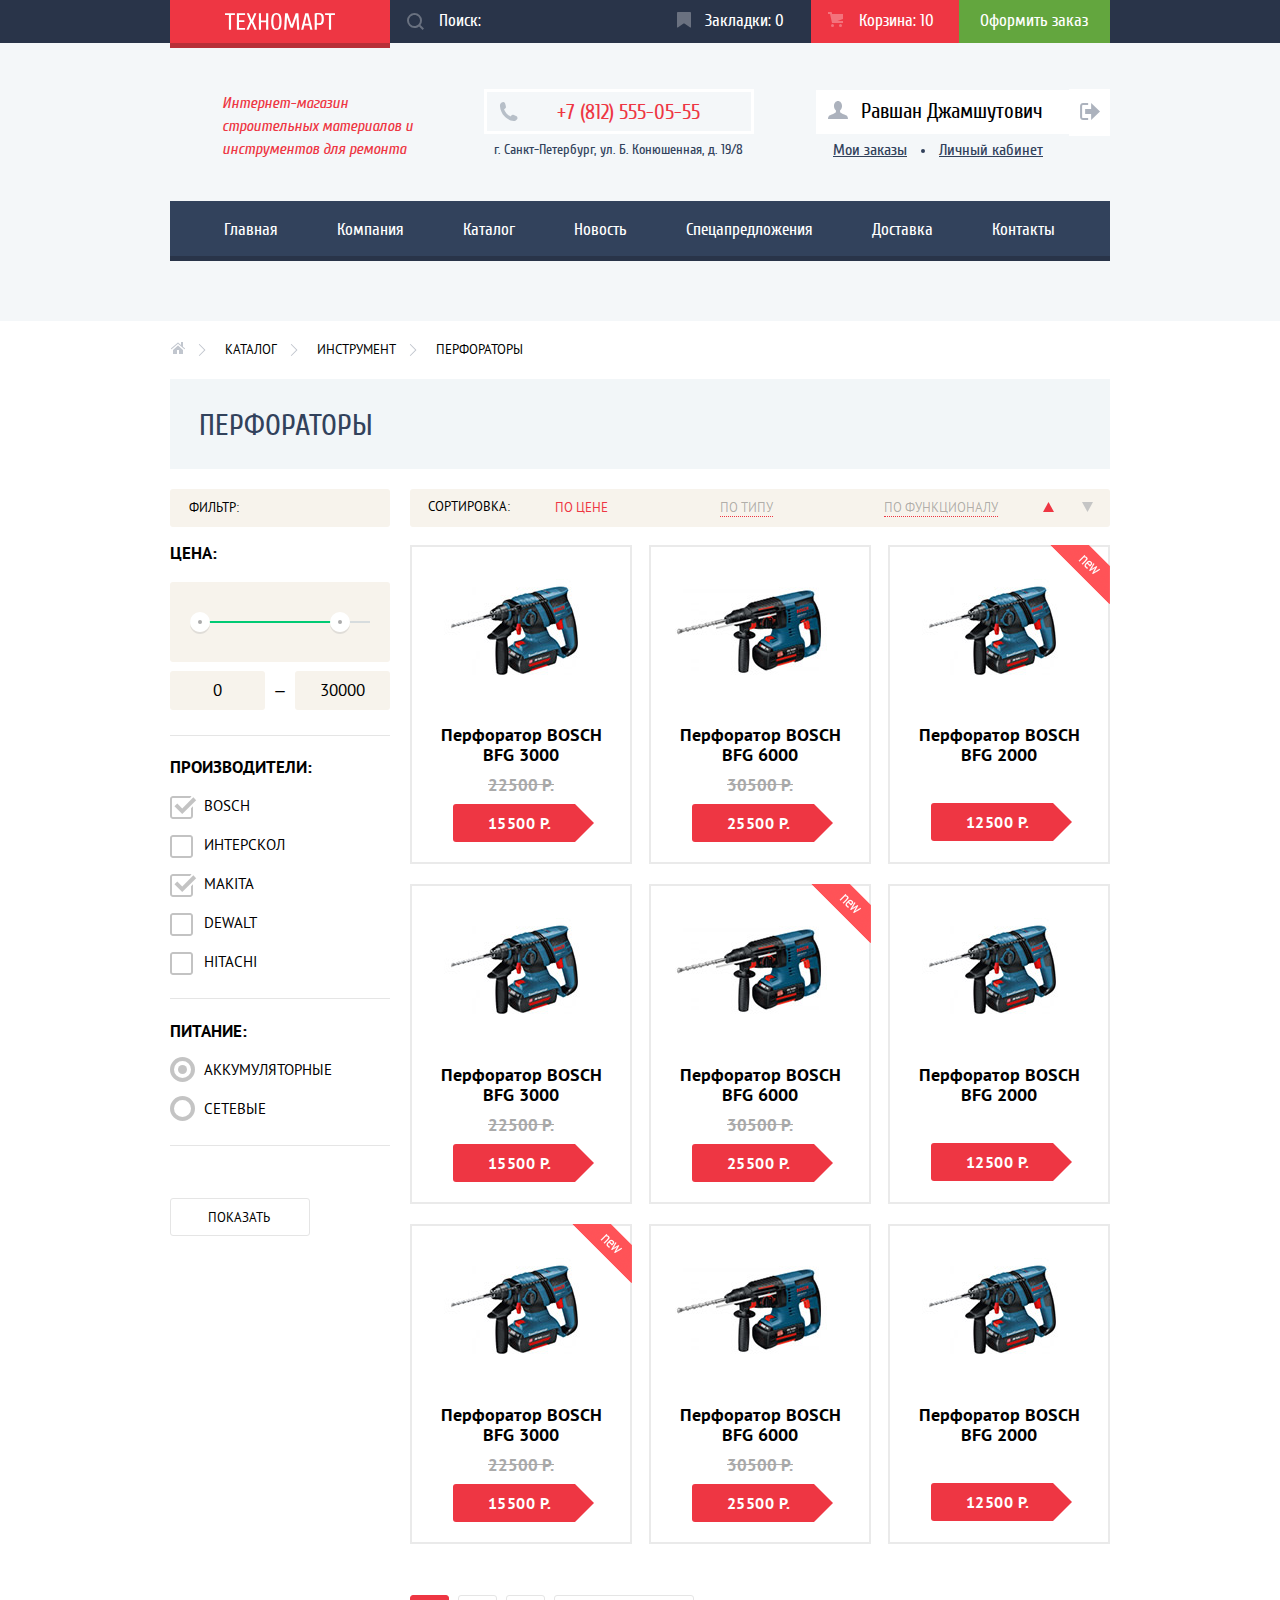
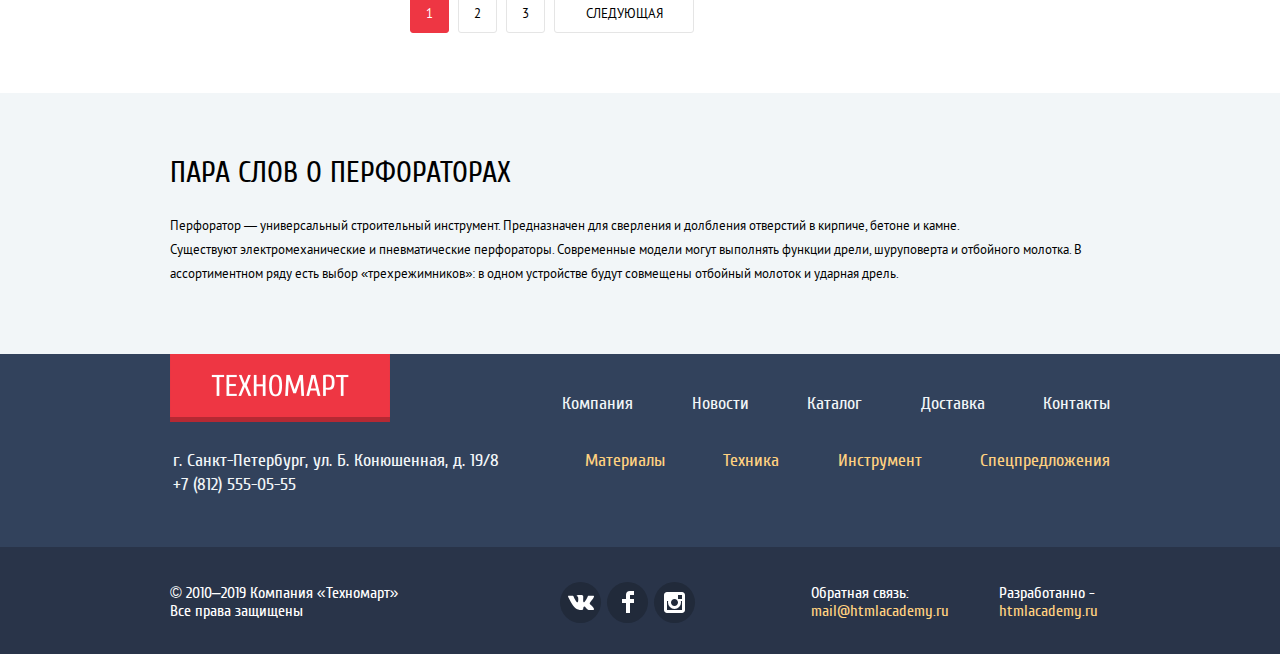
==== commit 6ab80041: "правки критерий Б4" ====
--- a/catalog.html
+++ b/catalog.html
@@ -147,7 +147,7 @@
         <h2 class="inner-title">Перфораторы</h2>
         <div class="content-wrapper">
             <section class="filter">
-                <h2 class="filter-title">Фильтр:</h2>
+                <h3 class="filter-title">Фильтр:</h3>
                 <form method="get" action="https://echo.htmlacademy.ru" class="filter-form">
                     <fieldset class="filter-range">
                         <legend>Цена:</legend>
@@ -159,8 +159,8 @@
                             </div>
                         </div>
                         <p class="range-price">
-                            <span class="price price-min">0</span> ‒
-                            <span class="price price-max">30000</span>
+                            <input type="text" name="min-price" class="price price-min" value="0"> ‒
+                            <input type="text" name="max-price" class="price price-max" value="30000">
                         </p>
                     </fieldset>
                     <fieldset class="filter-choice checkbox-wrapper">
@@ -201,12 +201,12 @@
                             </li>
                         </ul>
                     </fieldset>
-                    <button class="btn btn-white">Показать</button>
+                    <button type="submit" class="btn btn-white">Показать</button>
                 </form>
             </section>
             <div class="right-column-wrapper">
                 <section class="filter-sort">
-                    <h2 class="filter-sort-title">Cортировка:</h2>
+                    <h3 class="filter-sort-title">Сортировка:</h3>
                     <ul class="sort-control">
                         <li>
                             <a href="#" class="sort-link sort-link-activate">По цене</a>
@@ -217,6 +217,8 @@
                         <li>
                             <a href="#" class="sort-link">По функционалу</a>
                         </li>
+                    </ul>
+                    <ul class="sort-control toggle">
                         <li>
                             <a href="#" class="sort-button sort-button-up active">
                                 <svg class="sort-arrow sort-arrow-up" width="11" height="10">
@@ -249,7 +251,7 @@
                                 </div>
                                 <h3 class="catalog-item-name">Перфоратор BOSCH BFG 3000</h3>
                                 <span class="old-price">22500 Р.</span>
-                                <a href="#" class="btn btn-price">15500 Р.</a>
+                                <div class="btn btn-price">15500 Р.</div>
                             </article>
                         </li>
                         <li>
@@ -263,7 +265,7 @@
                                 </div>
                                 <h3 class="catalog-item-name">Перфоратор BOSCH BFG 6000</h3>
                                 <span class="old-price">30500 Р.</span>
-                                <a href="#" class="btn btn-price">25500 Р.</a>
+                                <div class="btn btn-price">25500 Р.</div>
                             </article>
                         </li>
                         <li>
@@ -277,7 +279,7 @@
                                 </div>
                                 <h3 class="catalog-item-name">Перфоратор BOSCH BFG 2000</h3>
                                 <span class="old-price"></span>
-                                <a href="#" class="btn btn-price">12500 Р.</a>
+                                <div class="btn btn-price">12500 Р.</div>
                             </article>
                         </li>
                         <li>
@@ -291,7 +293,7 @@
                                 </div>
                                 <h3 class="catalog-item-name">Перфоратор BOSCH BFG 3000</h3>
                                 <span class="old-price">22500 Р.</span>
-                                <a href="#" class="btn btn-price">15500 Р.</a>
+                                <div class="btn btn-price">15500 Р.</div>
                             </article>
                         </li>
                         <li>
@@ -305,7 +307,7 @@
                                 </div>
                                 <h3 class="catalog-item-name">Перфоратор BOSCH BFG 6000</h3>
                                 <span class="old-price">30500 Р.</span>
-                                <a href="#" class="btn btn-price">25500 Р.</a>
+                                <div class="btn btn-price">25500 Р.</div>
                             </article>
                         </li>
                         <li>
@@ -319,7 +321,7 @@
                                 </div>
                                 <h3 class="catalog-item-name">Перфоратор BOSCH BFG 2000</h3>
                                 <span class="old-price"></span>
-                                <a href="#" class="btn btn-price">12500 Р.</a>
+                                <div class="btn btn-price">12500 Р.</div>
                             </article>
                         </li>
                         <li>
@@ -333,7 +335,7 @@
                                 </div>
                                 <h3 class="catalog-item-name">Перфоратор BOSCH BFG 3000</h3>
                                 <span class="old-price">22500 Р.</span>
-                                <a href="#" class="btn btn-price">15500 Р.</a>
+                                <div class="btn btn-price">15500 Р.</div>
                             </article>
                         </li>
                         <li>
@@ -347,7 +349,7 @@
                                 </div>
                                 <h3 class="catalog-item-name">Перфоратор BOSCH BFG 6000</h3>
                                 <span class="old-price">30500 Р.</span>
-                                <a href="#" class="btn btn-price">25500 Р.</a>
+                                <div class="btn btn-price">25500 Р.</div>
                             </article>
                         </li>
                         <li>
@@ -361,7 +363,7 @@
                                 </div>
                                 <h3 class="catalog-item-name">Перфоратор BOSCH BFG 2000</h3>
                                 <span class="old-price"></span>
-                                <a href="#" class="btn btn-price">12500 Р.</a>
+                                <div class="btn btn-price">12500 Р.</div>
                             </article>
                         </li>
                     </ul>
@@ -386,7 +388,7 @@
     <section class="seo-block">
         <div class="container">
             <h2 class="title">Пара слов о перфораторах</h2>
-            <p class="description">Перфоратор — универсальный строительный инструмент. Предназначен для сверления и долбления отверстий в кирпиче, бетоне и камне.
+            <p class="description">Перфоратор — универсальный строительный инструмент. Предназначен для сверления и долбления отверстий в кирпиче, бетоне и камне.<br>
                 Существуют электромеханические и пневматические перфораторы. Современные модели могут выполнять функции дрели, шуруповерта и отбойного молотка. В ассортиментном ряду есть выбор «трехрежимников»: в одном устройстве будут совмещены отбойный молоток и ударная дрель.
             </p>
         </div>
@@ -439,8 +441,8 @@
     </div>
     <div class="bottom-footer">
         <div class="container bottom-footer-wrapper">
-            <p class="copyright">© 2010–2019 Компания «Техномарт»<br>
-                Все права защищены
+            <p class="copyright">© 2010–2019 Компания «Техномарт»
+                <span>Все права защищены</span>
             </p>
             <ul class="social-list">
                 <li class="social-item">
--- a/css/style.css
+++ b/css/style.css
@@ -67,6 +67,8 @@
 
     white-space: nowrap;
 
+    -webkit-clip-path: inset(100%);
+
     clip-path: inset(100%);
     clip: rect(0 0 0 0);
     overflow: hidden;
@@ -76,11 +78,13 @@
     width: 960px;
     margin: 0 auto;
     padding: 0 10px;
+    -webkit-box-sizing: border-box;
     box-sizing: border-box;
 }
 
 .btn {
     display: inline-block;
+    vertical-align: top;
     padding-top: 11px;
     padding-right: 45px;
     padding-bottom: 9px;
@@ -93,6 +97,7 @@
     border: none;
     border-radius: 3px;
     background-color: #ee3643;
+    -webkit-box-sizing: border-box;
     box-sizing: border-box;
 }
 
@@ -125,6 +130,8 @@
 }
 
 .top-header-wrapper {
+    display: -webkit-box;
+    display: -ms-flexbox;
     display: flex;
 }
 
@@ -138,6 +145,7 @@
     padding-bottom: 10px;
     padding-left: 41px;
     background-color: #293449;
+    -webkit-box-sizing: border-box;
     box-sizing: border-box;
 }
 
@@ -159,12 +167,14 @@
 
 .top-header .logo {
     display: inline-block;
+    vertical-align: top;
     width: 223px;
     padding-top: 13px;
     padding-right: 55px;
     padding-left: 55px;
     padding-bottom: 8px;
     background-color: #ee3643;
+    -webkit-box-shadow: 0 5px 0 0 #b72f38;
     box-shadow: 0 5px 0 0 #b72f38;
 }
 
@@ -288,8 +298,14 @@
 }
 
 .bottom-header-wrapper {
-    display: flex;
+    display: -webkit-box;
+    display: -ms-flexbox;
+    display: flex;
+    -webkit-box-pack: justify;
+    -ms-flex-pack: justify;
     justify-content: space-between;
+    -webkit-box-align: start;
+    -ms-flex-align: start;
     align-items: flex-start;
     margin-bottom: 39px;
 }
@@ -342,8 +358,14 @@
 }
 
 .user-menu {
-    display: flex;
+    display: -webkit-box;
+    display: -ms-flexbox;
+    display: flex;
+    -webkit-box-align: center;
+    -ms-flex-align: center;
     align-items: center;
+    -webkit-box-pack: justify;
+    -ms-flex-pack: justify;
     justify-content: space-between;
     margin: 0;
     padding: 0;
@@ -402,8 +424,14 @@
 }
 
 .user-cabinet-wrapper {
-    display: flex;
+    display: -webkit-box;
+    display: -ms-flexbox;
+    display: flex;
+    -webkit-box-pack: justify;
+    -ms-flex-pack: justify;
     justify-content: space-between;
+    -webkit-box-align: center;
+    -ms-flex-align: center;
     align-items: center;
     margin-bottom: 5px;
 }
@@ -463,7 +491,11 @@
 }
 
 .user-menu-authorize {
-    display: flex;
+    display: -webkit-box;
+    display: -ms-flexbox;
+    display: flex;
+    -webkit-box-align: center;
+    -ms-flex-align: center;
     align-items: center;
     margin: 0;
     padding: 0;
@@ -515,8 +547,14 @@
 }
 
 .navigation-list {
-    display: flex;
+    display: -webkit-box;
+    display: -ms-flexbox;
+    display: flex;
+    -webkit-box-pack: center;
+    -ms-flex-pack: center;
     justify-content: center;
+    -webkit-box-align: center;
+    -ms-flex-align: center;
     align-items: center;
     margin: 0;
     padding: 0;
@@ -544,8 +582,14 @@
 }
 
 .breadcrumbs {
-    display: flex;
+    display: -webkit-box;
+    display: -ms-flexbox;
+    display: flex;
+    -webkit-box-align: center;
+    -ms-flex-align: center;
     align-items: center;
+    -webkit-box-pack: justify;
+    -ms-flex-pack: justify;
     justify-content: space-between;
     margin: 0;
     margin-bottom: 20px;
@@ -599,8 +643,14 @@
 }
 
 .content-wrapper {
-    display: flex;
+    display: -webkit-box;
+    display: -ms-flexbox;
+    display: flex;
+    -webkit-box-pack: justify;
+    -ms-flex-pack: justify;
     justify-content: space-between;
+    -webkit-box-align: start;
+    -ms-flex-align: start;
     align-items: flex-start;
 }
 
@@ -627,6 +677,7 @@
     background-color: #f7f3ec;
     font-weight: 400;
     border-radius: 3px;
+    -webkit-box-sizing: border-box;
     box-sizing: border-box;
 }
 
@@ -731,8 +782,14 @@
 }
 
 .filter .range-price {
-    display: flex;
+    display: -webkit-box;
+    display: -ms-flexbox;
+    display: flex;
+    -webkit-box-pack: justify;
+    -ms-flex-pack: justify;
     justify-content: space-between;
+    -webkit-box-align: center;
+    -ms-flex-align: center;
     align-items: center;
     margin: 0;
     margin-bottom: 25px;
@@ -745,6 +802,8 @@
     padding: 10px;
     text-align: center;
     width: 95px;
+    border: none;
+    -webkit-box-sizing: border-box;
     box-sizing: border-box;
 }
 
@@ -844,8 +903,14 @@
 }
 
 .filter-sort {
-    display: flex;
+    display: -webkit-box;
+    display: -ms-flexbox;
+    display: flex;
+    -webkit-box-align: center;
+    -ms-flex-align: center;
     align-items: center;
+    -webkit-box-pack: justify;
+    -ms-flex-pack: justify;
     justify-content: space-between;
     margin-bottom: 18px;
     padding-top: 8px;
@@ -871,13 +936,23 @@
 
 .filter-sort .sort-control {
     position: relative;
-    display: flex;
+    display: -webkit-box;
+    display: -ms-flexbox;
+    display: flex;
+    -webkit-box-pack: justify;
+    -ms-flex-pack: justify;
     justify-content: space-between;
+    -webkit-box-align: center;
+    -ms-flex-align: center;
     align-items: center;
     margin: 0;
     padding: 0;
     width: 443px;
     list-style: none;
+}
+
+.filter-sort .sort-control.toggle {
+    width: 50px;
 }
 
 .filter-sort .sort-link {
@@ -900,15 +975,7 @@
 }
 
 .sort-button {
-    position: absolute;
-    top: 50%;
-    right: 0;
     display: block;
-    transform: translateY(-50%);
-}
-
-.sort-button-up {
-    right: 32px;
 }
 
 .sort-button .sort-arrow {
@@ -925,6 +992,8 @@
 }
 
 .sort-button .sort-arrow-up {
+    -webkit-transform: scale(1, -1);
+    -ms-transform: scale(1, -1);
     transform: scale(1, -1);
 }
 
@@ -933,8 +1002,14 @@
 }
 
 .banners-list {
-    display: flex;
+    display: -webkit-box;
+    display: -ms-flexbox;
+    display: flex;
+    -webkit-box-pack: justify;
+    -ms-flex-pack: justify;
     justify-content: space-between;
+    -webkit-box-align: start;
+    -ms-flex-align: start;
     align-items: flex-start;
     margin: 0;
     padding: 0;
@@ -946,16 +1021,32 @@
 }
 
 .banners-list.column {
-    display: flex;
+    display: -webkit-box;
+    display: -ms-flexbox;
+    display: flex;
+    -webkit-box-orient: vertical;
+    -webkit-box-direction: normal;
+    -ms-flex-direction: column;
     flex-direction: column;
+    -webkit-box-pack: justify;
+    -ms-flex-pack: justify;
     justify-content: space-between;
+    -webkit-box-align: start;
+    -ms-flex-align: start;
     align-items: flex-start;
+    -ms-flex-item-align: stretch;
     align-self: stretch;
 }
 
 .banner-stroke {
-    display: flex;
+    display: -webkit-box;
+    display: -ms-flexbox;
+    display: flex;
+    -webkit-box-pack: justify;
+    -ms-flex-pack: justify;
     justify-content: space-between;
+    -webkit-box-align: start;
+    -ms-flex-align: start;
     align-items: flex-start;
 }
 
@@ -966,6 +1057,7 @@
     padding-right: 25px;
     padding-bottom: 21px;
     width: 300px;
+    -webkit-box-sizing: border-box;
     box-sizing: border-box;
     background-repeat: no-repeat;
     background-position: top 50% right 30px;
@@ -1030,6 +1122,7 @@
     padding: 10px 22px;
     width: 135px;
     background-color: rgba(0, 0, 0, 0.1);
+    -webkit-box-sizing: border-box;
     box-sizing: border-box;
 }
 
@@ -1054,6 +1147,7 @@
     padding-left: 24px;
     padding-bottom: 22px;
     padding-right: 20px;
+    -webkit-box-sizing: border-box;
     box-sizing: border-box;
     background-repeat: no-repeat;
     background-size: cover;
@@ -1106,6 +1200,8 @@
 .slide-toggle {
     position: absolute;
     top: 51%;
+    -webkit-transform: translateY(-50%);
+    -ms-transform: translateY(-50%);
     transform: translateY(-50%);
     border: none;
     background: none;
@@ -1117,6 +1213,8 @@
 
 .slide-toggle.next {
     right: 13px;
+    -webkit-transform: translateY(-50%) scale(-1, 1);
+    -ms-transform: translateY(-50%) scale(-1, 1);
     transform: translateY(-50%) scale(-1, 1);
 }
 
@@ -1128,6 +1226,8 @@
     position: absolute;
     left: 50%;
     width: 30px;
+    -webkit-transform: translateX(-50%);
+    -ms-transform: translateX(-50%);
     transform: translateX(-50%);
 }
 
@@ -1160,8 +1260,14 @@
 }
 
 .title-wrapper {
-    display: flex;
+    display: -webkit-box;
+    display: -ms-flexbox;
+    display: flex;
+    -webkit-box-pack: justify;
+    -ms-flex-pack: justify;
     justify-content: space-between;
+    -webkit-box-align: center;
+    -ms-flex-align: center;
     align-items: center;
     margin-bottom: 20px;
     padding-top: 26px;
@@ -1189,15 +1295,26 @@
 }
 
 .catalog-list {
-    display: flex;
+    display: -webkit-box;
+    display: -ms-flexbox;
+    display: flex;
+    -webkit-box-pack: justify;
+    -ms-flex-pack: justify;
     justify-content: space-between;
+    -ms-flex-wrap: wrap;
     flex-wrap: wrap;
     margin: 0;
     padding: 0;
     list-style: none;
 }
 
+.right-column-wrapper .catalog-list {
+    width: 700px;
+}
+
 .catalog-list li {
+    display: -webkit-box;
+    display: -ms-flexbox;
     display: flex;
 }
 
@@ -1222,6 +1339,7 @@
 
 .catalog-item:hover {
     border-color: transparent;
+    -webkit-box-shadow: 0 10px 25px 0 rgba(41, 52, 73, 0.5);
     box-shadow: 0 10px 25px 0 rgba(41, 52, 73, 0.5);
 }
 
@@ -1256,6 +1374,7 @@
 
 .old-price {
     display: inline-block;
+    vertical-align: top;
     margin-bottom: 0;
     font-size: 17px;
     line-height: 18px;
@@ -1312,6 +1431,7 @@
     color: #ffffff;
     background-color: #63a63e;
     border-bottom: none;
+    -webkit-box-shadow: 0 3px 0 0 #367315;
     box-shadow: 0 3px 0 0 #367315;
 }
 
@@ -1322,6 +1442,7 @@
 
 .catalog-link-buy:active {
     background-color: #518534;
+    -webkit-box-shadow: 0 3px 0 0 #518534;
     box-shadow: 0 3px 0 0 #518534;
 }
 
@@ -1345,9 +1466,16 @@
 }
 
 .manufacturers-list {
-    display: flex;
+    display: -webkit-box;
+    display: -ms-flexbox;
+    display: flex;
+    -webkit-box-pack: justify;
+    -ms-flex-pack: justify;
     justify-content: space-between;
+    -webkit-box-align: start;
+    -ms-flex-align: start;
     align-items: flex-start;
+    -ms-flex-wrap: wrap;
     flex-wrap: wrap;
     margin: 0;
     padding: 0;
@@ -1359,8 +1487,14 @@
 }
 
 .manufacturers-item a {
-    display: flex;
+    display: -webkit-box;
+    display: -ms-flexbox;
+    display: flex;
+    -webkit-box-pack: center;
+    -ms-flex-pack: center;
     justify-content: center;
+    -webkit-box-align: center;
+    -ms-flex-align: center;
     align-items: center;
     width: 217px;
     height: 141px;
@@ -1370,11 +1504,13 @@
 .manufacturers-item a:hover,
 .manufacturers-item a:focus {
     border-color: transparent;
+    -webkit-box-shadow: 0 10px 25px 0 rgba(41, 52, 73, 0.5);
     box-shadow: 0 10px 25px 0 rgba(41, 52, 73, 0.5);
 }
 
 .manufacturers-item a:active {
     border-color: transparent;
+    -webkit-box-shadow: 0 4px 10px 0 rgba(41, 52, 73, 0.5);
     box-shadow: 0 4px 10px 0 rgba(41, 52, 73, 0.5);
     opacity: 0.3;
 }
@@ -1410,13 +1546,17 @@
 }
 
 .services-wrapper {
-    display: flex;
+    display: -webkit-box;
+    display: -ms-flexbox;
+    display: flex;
+    -webkit-box-align: start;
+    -ms-flex-align: start;
     align-items: flex-start;
 }
 
 .services-controls-list {
     position: relative;
-    width: 240px;
+    min-width: 240px;
     margin: 0;
     margin-right: 80px;
     padding: 0;
@@ -1447,6 +1587,7 @@
     background-color: #32425c;
     border-top: 1px solid #405069;
     border-bottom: 1px solid #293449;
+    -webkit-box-sizing: border-box;
     box-sizing: border-box;
 }
 
@@ -1501,7 +1642,7 @@
 }
 
 .service-slide .description {
-    width: 273px;
+    width: 375px;
 }
 
 .about-company {
@@ -1529,8 +1670,14 @@
 }
 
 .about-company-wrapper {
-    display: flex;
+    display: -webkit-box;
+    display: -ms-flexbox;
+    display: flex;
+    -webkit-box-pack: justify;
+    -ms-flex-pack: justify;
     justify-content: space-between;
+    -webkit-box-align: start;
+    -ms-flex-align: start;
     align-items: flex-start;
 }
 
@@ -1572,16 +1719,22 @@
 
 .mini-map {
     display: inline-block;
+    vertical-align: top;
     margin-bottom: 36px;
 }
 
 .map-btn {
     width: 300px;
+    -webkit-box-sizing: border-box;
     box-sizing: border-box;
 }
 
 .pagination {
-    display: flex;
+    display: -webkit-box;
+    display: -ms-flexbox;
+    display: flex;
+    -webkit-box-align: start;
+    -ms-flex-align: start;
     align-items: flex-start;
     margin: 0;
     margin-bottom: 60px;
@@ -1650,8 +1803,14 @@
 }
 
 .footer-stroke {
-    display: flex;
+    display: -webkit-box;
+    display: -ms-flexbox;
+    display: flex;
+    -webkit-box-pack: justify;
+    -ms-flex-pack: justify;
     justify-content: space-between;
+    -webkit-box-align: start;
+    -ms-flex-align: start;
     align-items: flex-start;
     margin-bottom: 27px;
 }
@@ -1666,8 +1825,14 @@
 }
 
 .footer-navigation {
-    display: flex;
+    display: -webkit-box;
+    display: -ms-flexbox;
+    display: flex;
+    -webkit-box-pack: justify;
+    -ms-flex-pack: justify;
     justify-content: space-between;
+    -webkit-box-align: center;
+    -ms-flex-align: center;
     align-items: center;
     width: 548px;
     margin: 0;
@@ -1681,8 +1846,14 @@
 }
 
 .footer-catalog {
-    display: flex;
+    display: -webkit-box;
+    display: -ms-flexbox;
+    display: flex;
+    -webkit-box-pack: justify;
+    -ms-flex-pack: justify;
     justify-content: space-between;
+    -webkit-box-align: center;
+    -ms-flex-align: center;
     align-items: center;
     width: 525px;
     margin: 0;
@@ -1733,7 +1904,11 @@
 }
 
 .bottom-footer-wrapper {
-    display: flex;
+    display: -webkit-box;
+    display: -ms-flexbox;
+    display: flex;
+    -webkit-box-align: center;
+    -ms-flex-align: center;
     align-items: center;
     /*justify-content: space-between;*/
 }
@@ -1749,8 +1924,14 @@
 }
 
 .social-list {
-    display: flex;
+    display: -webkit-box;
+    display: -ms-flexbox;
+    display: flex;
+    -webkit-box-pack: justify;
+    -ms-flex-pack: justify;
     justify-content: space-between;
+    -webkit-box-align: center;
+    -ms-flex-align: center;
     align-items: center;
     width: 135px;
     margin: 0;
@@ -1760,14 +1941,21 @@
 }
 
 .social-btn {
-    display: flex;
+    display: -webkit-box;
+    display: -ms-flexbox;
+    display: flex;
+    -webkit-box-pack: center;
+    -ms-flex-pack: center;
     justify-content: center;
+    -webkit-box-align: center;
+    -ms-flex-align: center;
     align-items: center;
     width: 41px;
     height: 41px;
     color: #ffffff;
     background-color: #212a3a;
     border-radius: 50%;
+    -webkit-box-sizing: border-box;
     box-sizing: border-box;
 }
 
@@ -1814,6 +2002,7 @@
 
 .popup {
     background-color: #ffffff;
+    -webkit-box-shadow: 0 0 15px 2px rgba(47, 42, 43, 0.5);
     box-shadow: 0 0 15px 2px rgba(47, 42, 43, 0.5);
     z-index: 10;
 }
@@ -1829,6 +2018,8 @@
     top: 50%;
     left: 50%;
     width: 620px;
+    -webkit-transform: translate(-50%, -50%);
+    -ms-transform: translate(-50%, -50%);
     transform: translate(-50%, -50%);
 }
 
@@ -1854,15 +2045,22 @@
 }
 
 .btn-close::before {
+    -webkit-transform: rotate(45deg);
+    -ms-transform: rotate(45deg);
     transform: rotate(45deg);
 }
 
 .btn-close::after {
+    -webkit-transform: rotate(-45deg);
+    -ms-transform: rotate(-45deg);
     transform: rotate(-45deg);
 }
 
 .popup-content-wrapper {
-    display: flex;
+    display: -webkit-box;
+    display: -ms-flexbox;
+    display: flex;
+    -ms-flex-wrap: wrap;
     flex-wrap: wrap;
     padding-top: 45px;
     padding-right: 80px;
@@ -1907,6 +2105,7 @@
     border: 2px solid #dee3e4;
     border-radius: 3px;
     padding: 10px 15px;
+    -webkit-box-sizing: border-box;
     box-sizing: border-box;
 }
 
@@ -1933,8 +2132,14 @@
 }
 
 .popup .popup-footer {
-    display: flex;
+    display: -webkit-box;
+    display: -ms-flexbox;
+    display: flex;
+    -webkit-box-pack: justify;
+    -ms-flex-pack: justify;
     justify-content: space-between;
+    -webkit-box-align: start;
+    -ms-flex-align: start;
     align-items: flex-start;
     padding: 37px 80px;
     background-color: #f1f1f1;
@@ -1981,6 +2186,8 @@
     position: fixed;
     top: 50%;
     left: 50%;
+    -webkit-transform: translate(-50%, -50%);
+    -ms-transform: translate(-50%, -50%);
     transform: translate(-50%, -50%);
     width: 940px;
 }
@@ -1991,6 +2198,8 @@
     top: 50%;
     left: 50%;
     width: 620px;
+    -webkit-transform: translate(-50%, -50%);
+    -ms-transform: translate(-50%, -50%);
     transform: translate(-50%, -50%);
 }
 
@@ -2001,6 +2210,7 @@
 
 .basket-popup  .btn {
     width: 220px;
+    -webkit-box-sizing: border-box;
     box-sizing: border-box;
     margin-right: 15px;
 }
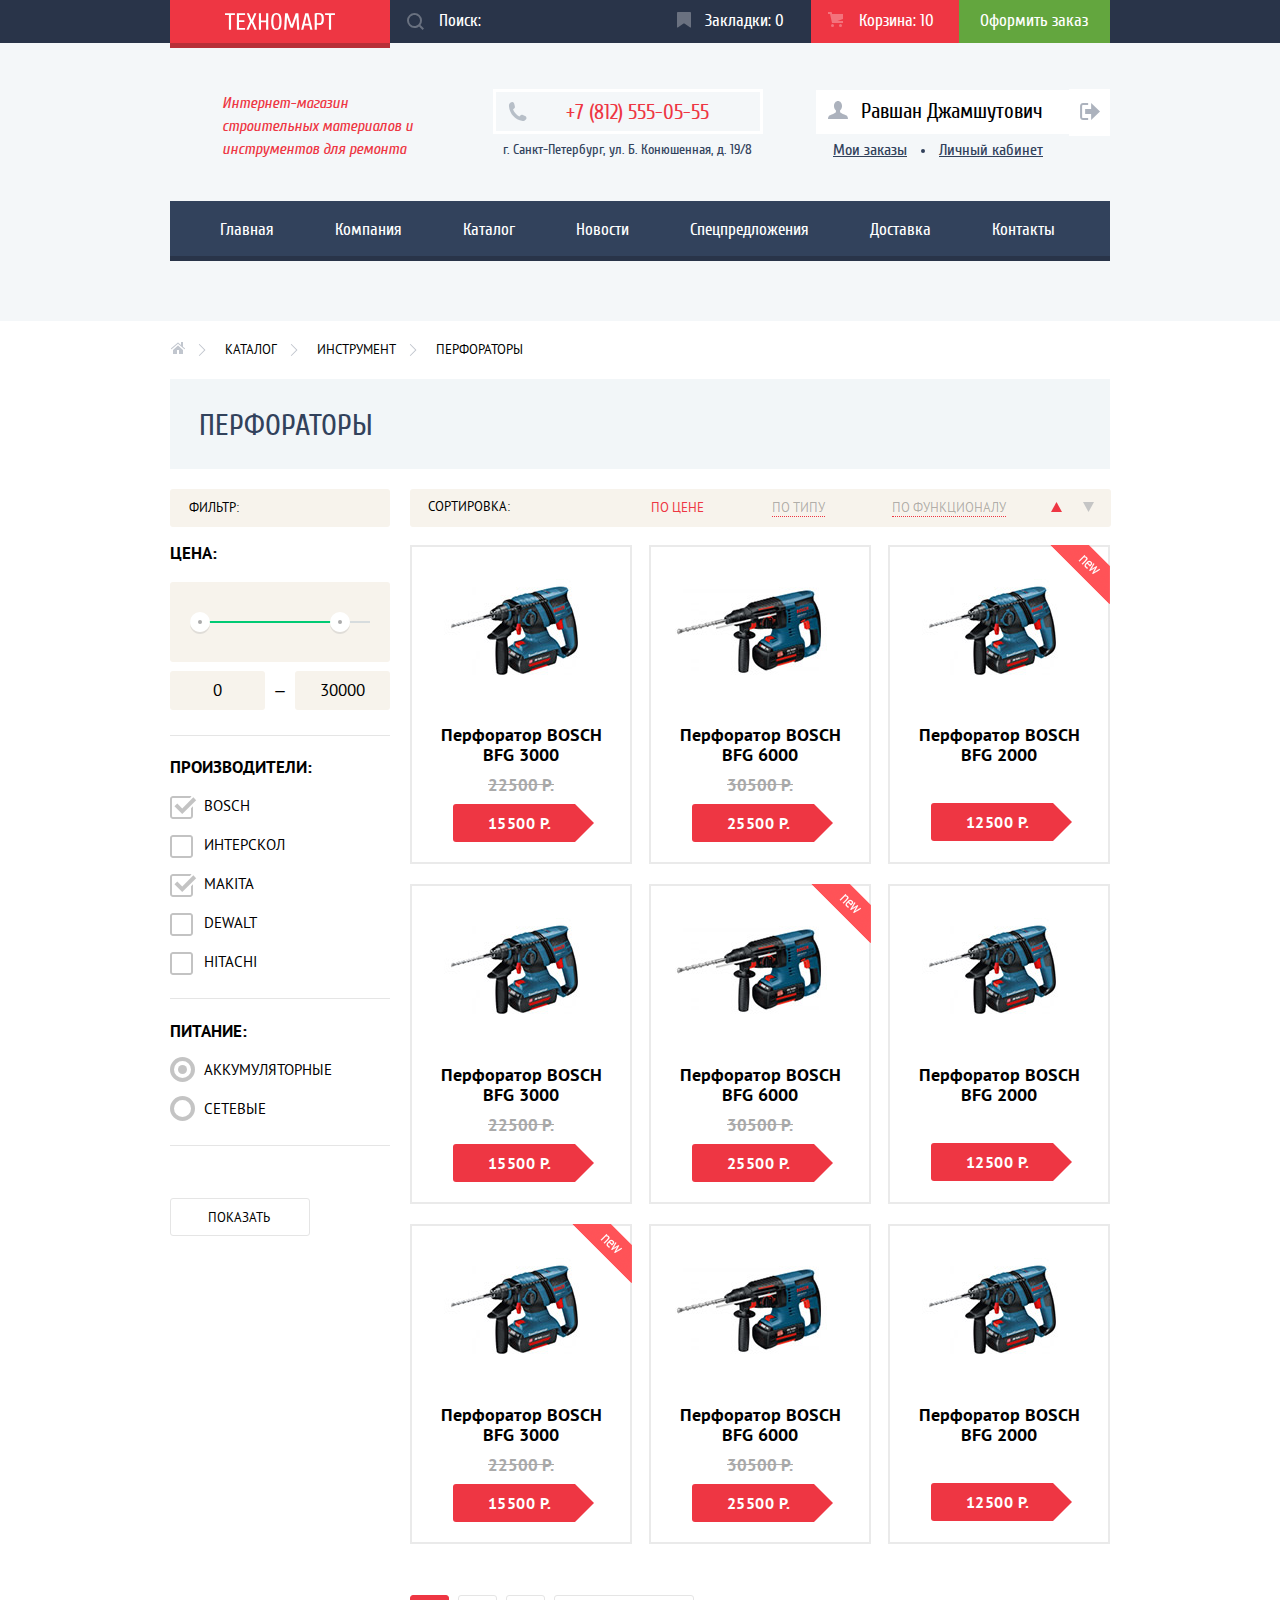
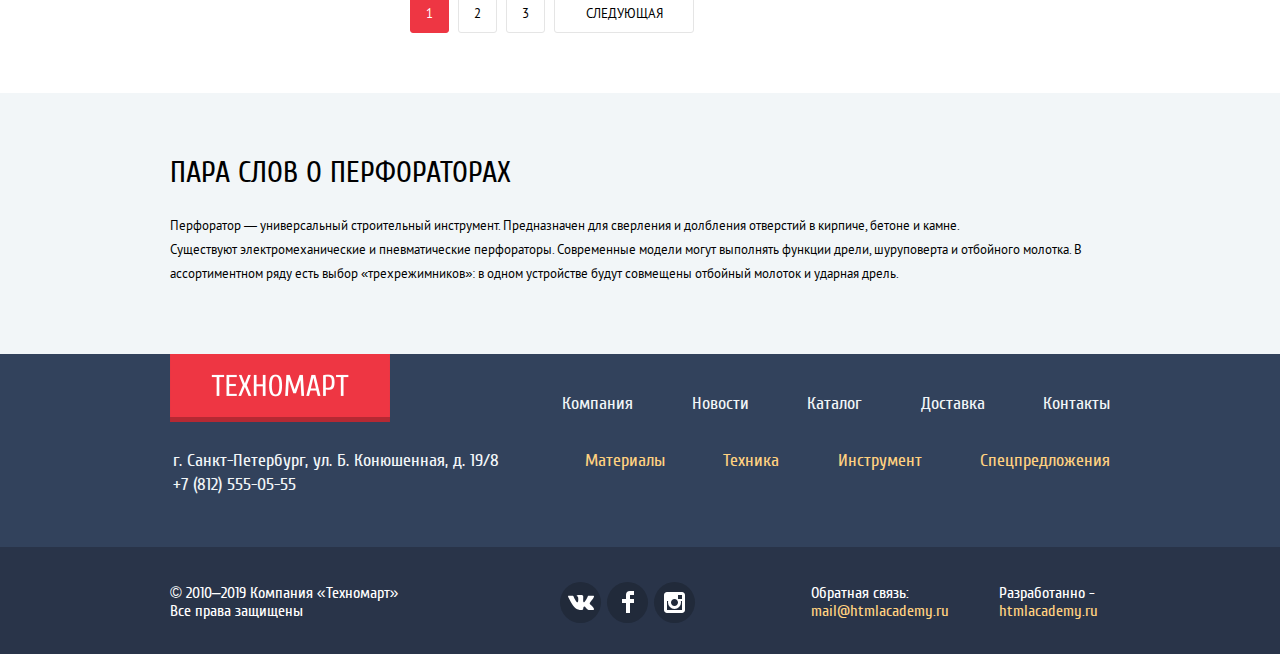
==== commit 64ca5527: "правки Б11" ====
--- a/catalog.html
+++ b/catalog.html
@@ -106,10 +106,10 @@
                         <a class="navigation-link">Каталог</a>
                     </li>
                     <li class="navigation-item">
-                        <a href="#" class="navigation-link">Новость</a>
-                    </li>
-                    <li class="navigation-item">
-                        <a href="#" class="navigation-link">Спецапредложения</a>
+                        <a href="#" class="navigation-link">Новости</a>
+                    </li>
+                    <li class="navigation-item">
+                        <a href="#" class="navigation-link">Спецпредложения</a>
                     </li>
                     <li class="navigation-item">
                         <a href="#" class="navigation-link">Доставка</a>
--- a/css/style.css
+++ b/css/style.css
@@ -324,6 +324,10 @@
     color: #ee3643;
 }
 
+.header.inner .main-title {
+    margin-right: 25px;
+}
+
 .header-contacts {
     width: 270px;
 }
@@ -564,9 +568,9 @@
 .navigation-link {
     display: block;
     padding-top: 20px;
-    padding-right: 30px;
+    padding-right: 33px;
     padding-bottom: 18px;
-    padding-left: 29px;
+    padding-left: 28px;
     color: #ffffff;
     background-color: #32425c;
 }
@@ -929,6 +933,7 @@
 
 .filter-sort-title {
     margin: 0;
+    margin-right: 141px;
     font-size: 13px;
     line-height: 18px;
     font-weight: 400;
@@ -946,13 +951,15 @@
     -ms-flex-align: center;
     align-items: center;
     margin: 0;
+    margin-right: 45px;
     padding: 0;
-    width: 443px;
+    width: 355px;
     list-style: none;
 }
 
 .filter-sort .sort-control.toggle {
-    width: 50px;
+    width: 43px;
+    margin-right: 0;
 }
 
 .filter-sort .sort-link {
@@ -1249,7 +1256,7 @@
 }
 
 .slide-controls.active::before {
-    content: '';
+    content: "";
     position: absolute;
     top: 2px;
     left: 2px;
@@ -1513,6 +1520,35 @@
     -webkit-box-shadow: 0 4px 10px 0 rgba(41, 52, 73, 0.5);
     box-shadow: 0 4px 10px 0 rgba(41, 52, 73, 0.5);
     opacity: 0.3;
+}
+
+.manufacturers-item img {
+    position: relative;
+}
+
+.manufacturers-item.makita img {
+    top: -4px;
+}
+
+.manufacturers-item.dewalt img {
+    top: -3px;
+}
+
+.manufacturers-item.interskol img {
+    top: -8px;
+}
+
+.manufacturers-item.hitachi img {
+    top: 2px;
+}
+
+.manufacturers-item.aeg img {
+    top: -2px;
+}
+
+.manufacturers-item.metabo img {
+    top: -4px;
+    left: 2px;
 }
 
 .services {
@@ -1642,7 +1678,7 @@
 }
 
 .service-slide .description {
-    width: 375px;
+    width: 275px;
 }
 
 .about-company {
@@ -1665,8 +1701,13 @@
     margin-bottom: 23px;
 }
 
+.about-description.special-width {
+    width: 400px;
+}
+
 .contacts .description {
     margin-bottom: 31px;
+    width: 200px;
 }
 
 .about-company-wrapper {
@@ -1699,7 +1740,7 @@
 }
 
 .transport-company-item::before {
-    content: '';
+    content: "";
     position: absolute;
     top: 10px;
     left: 0;
